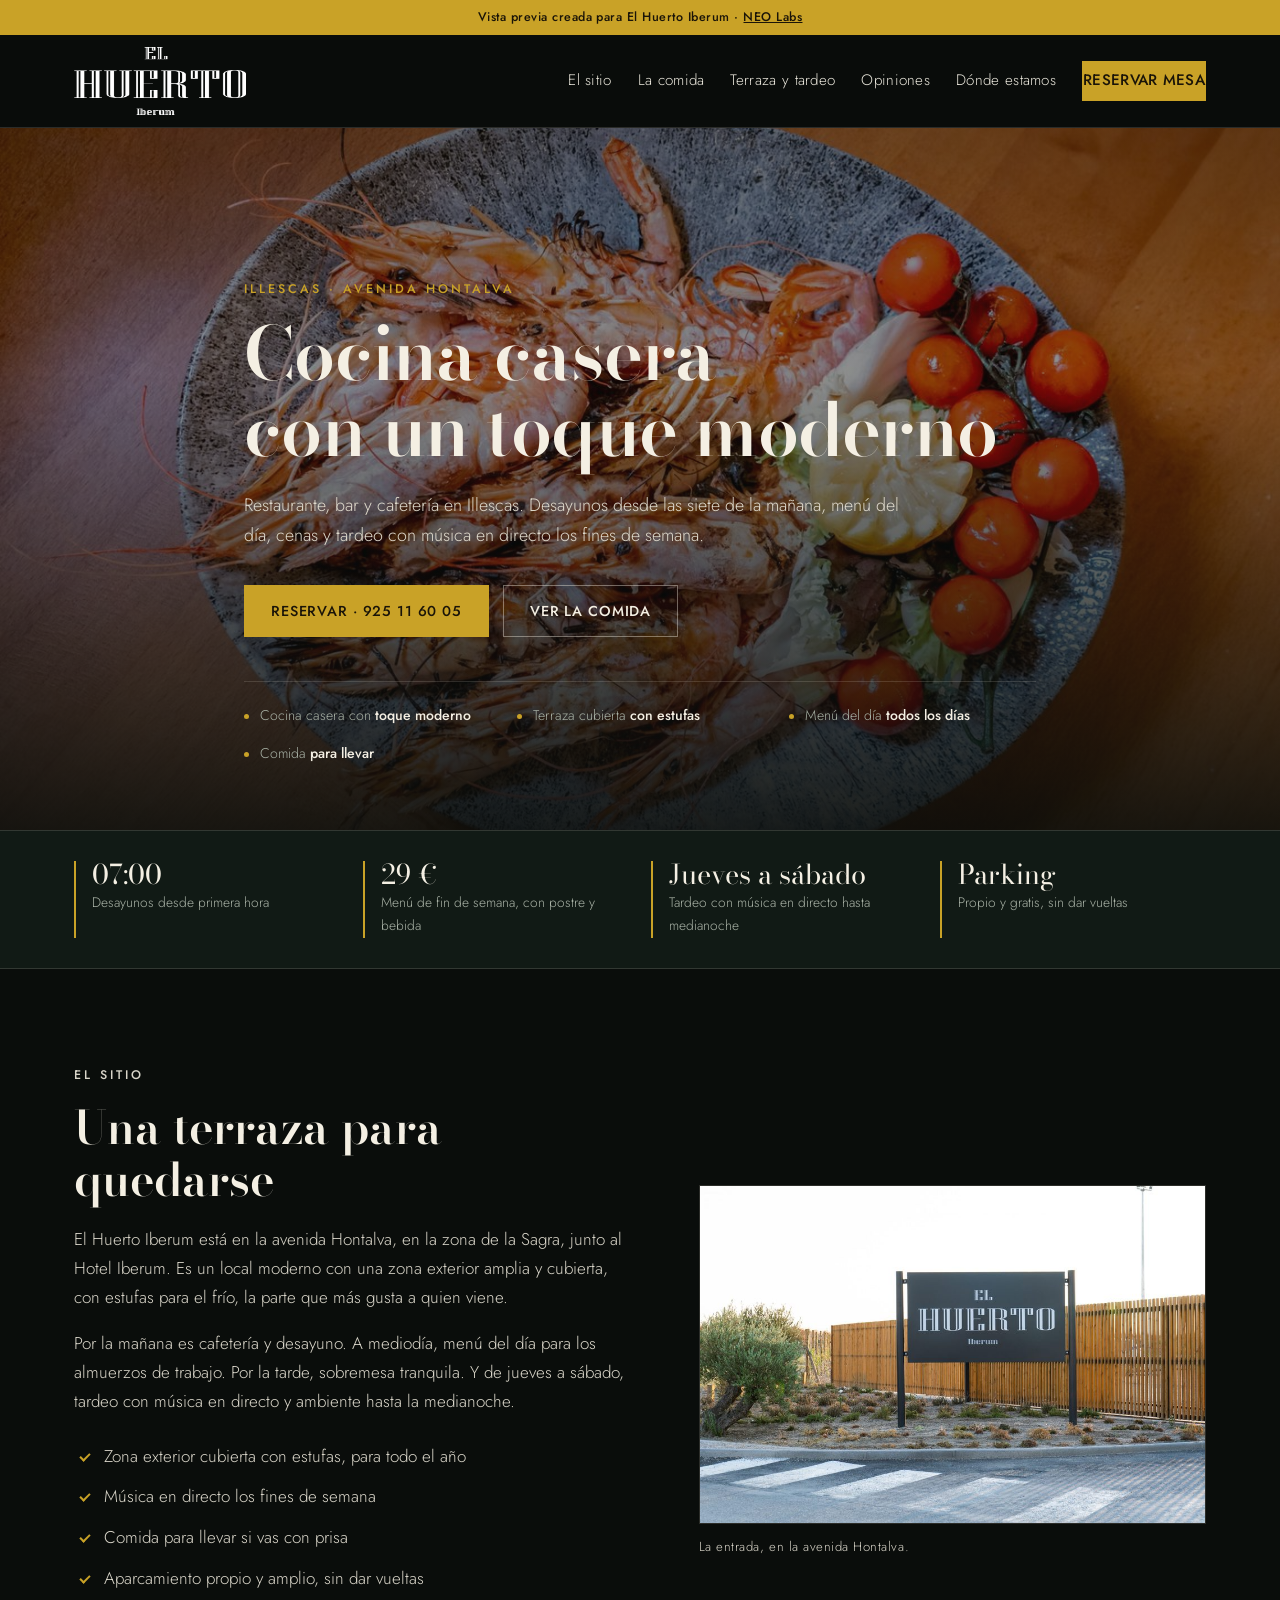
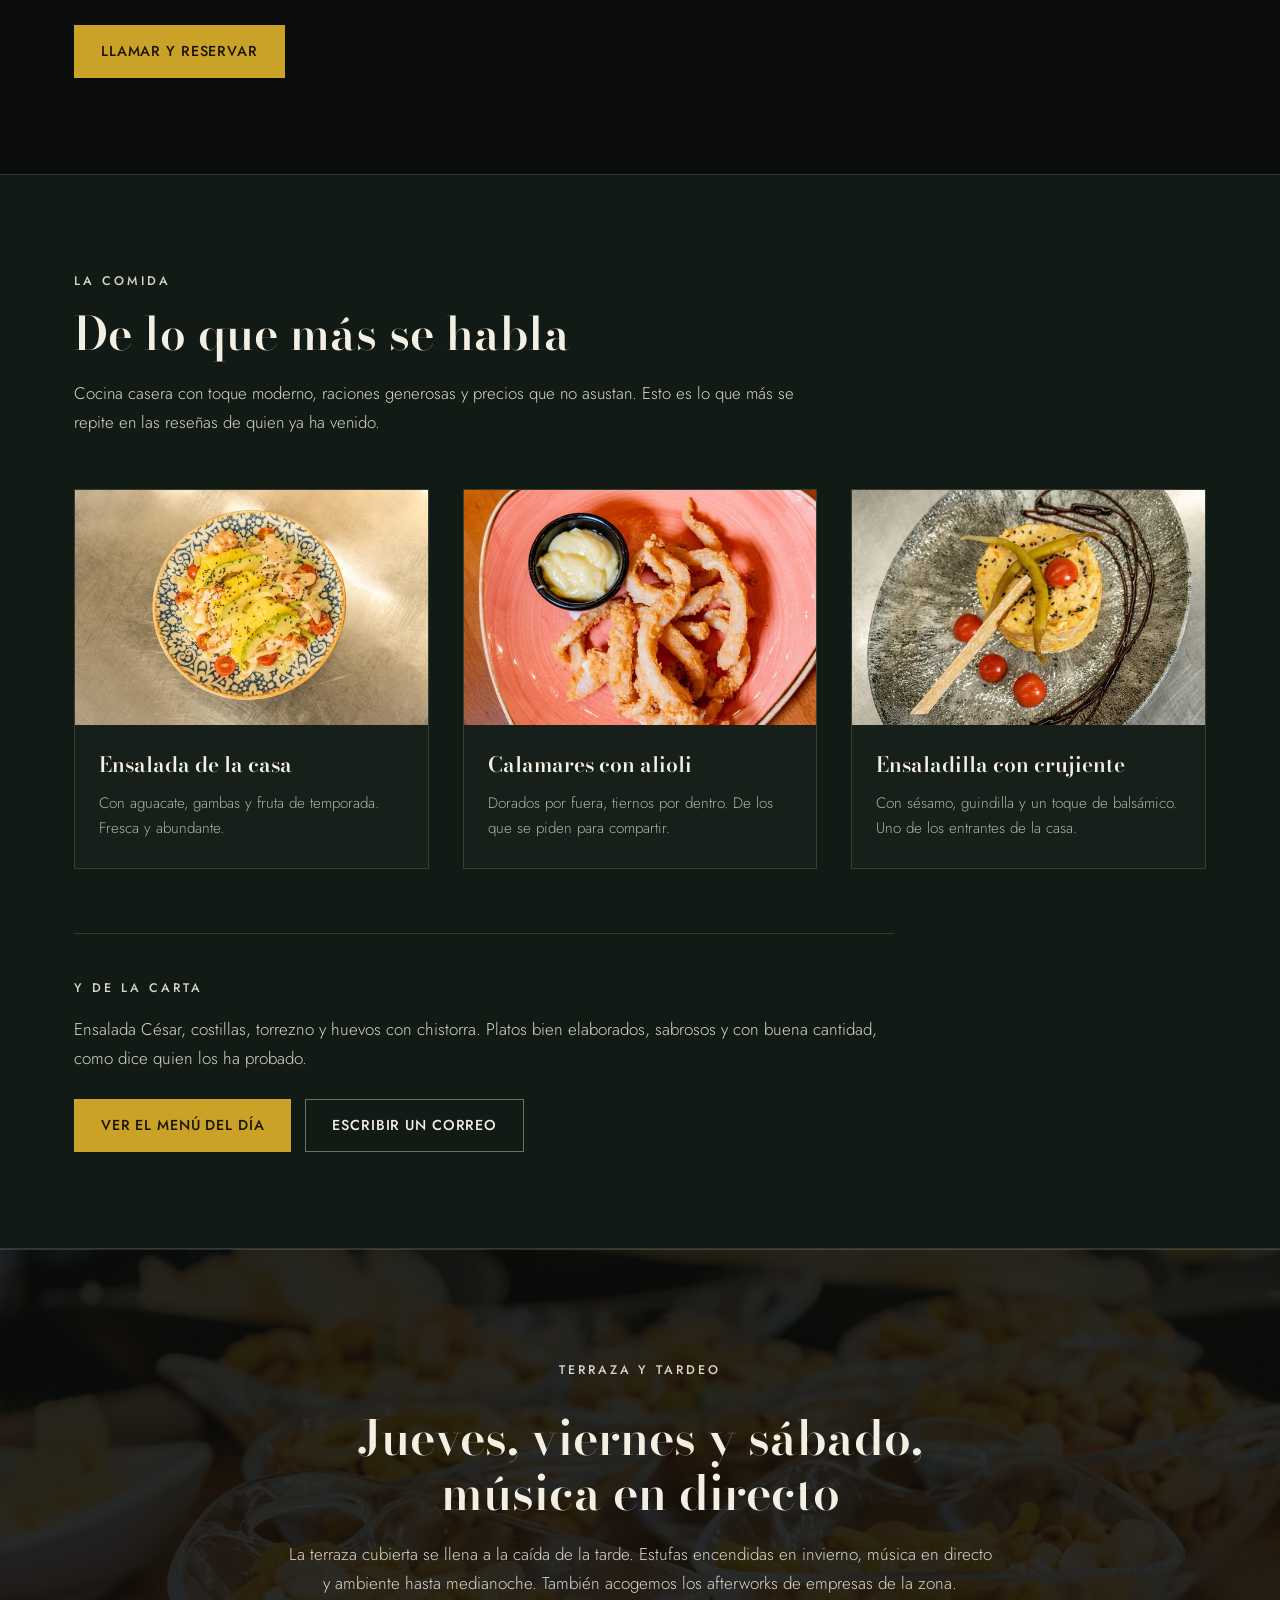
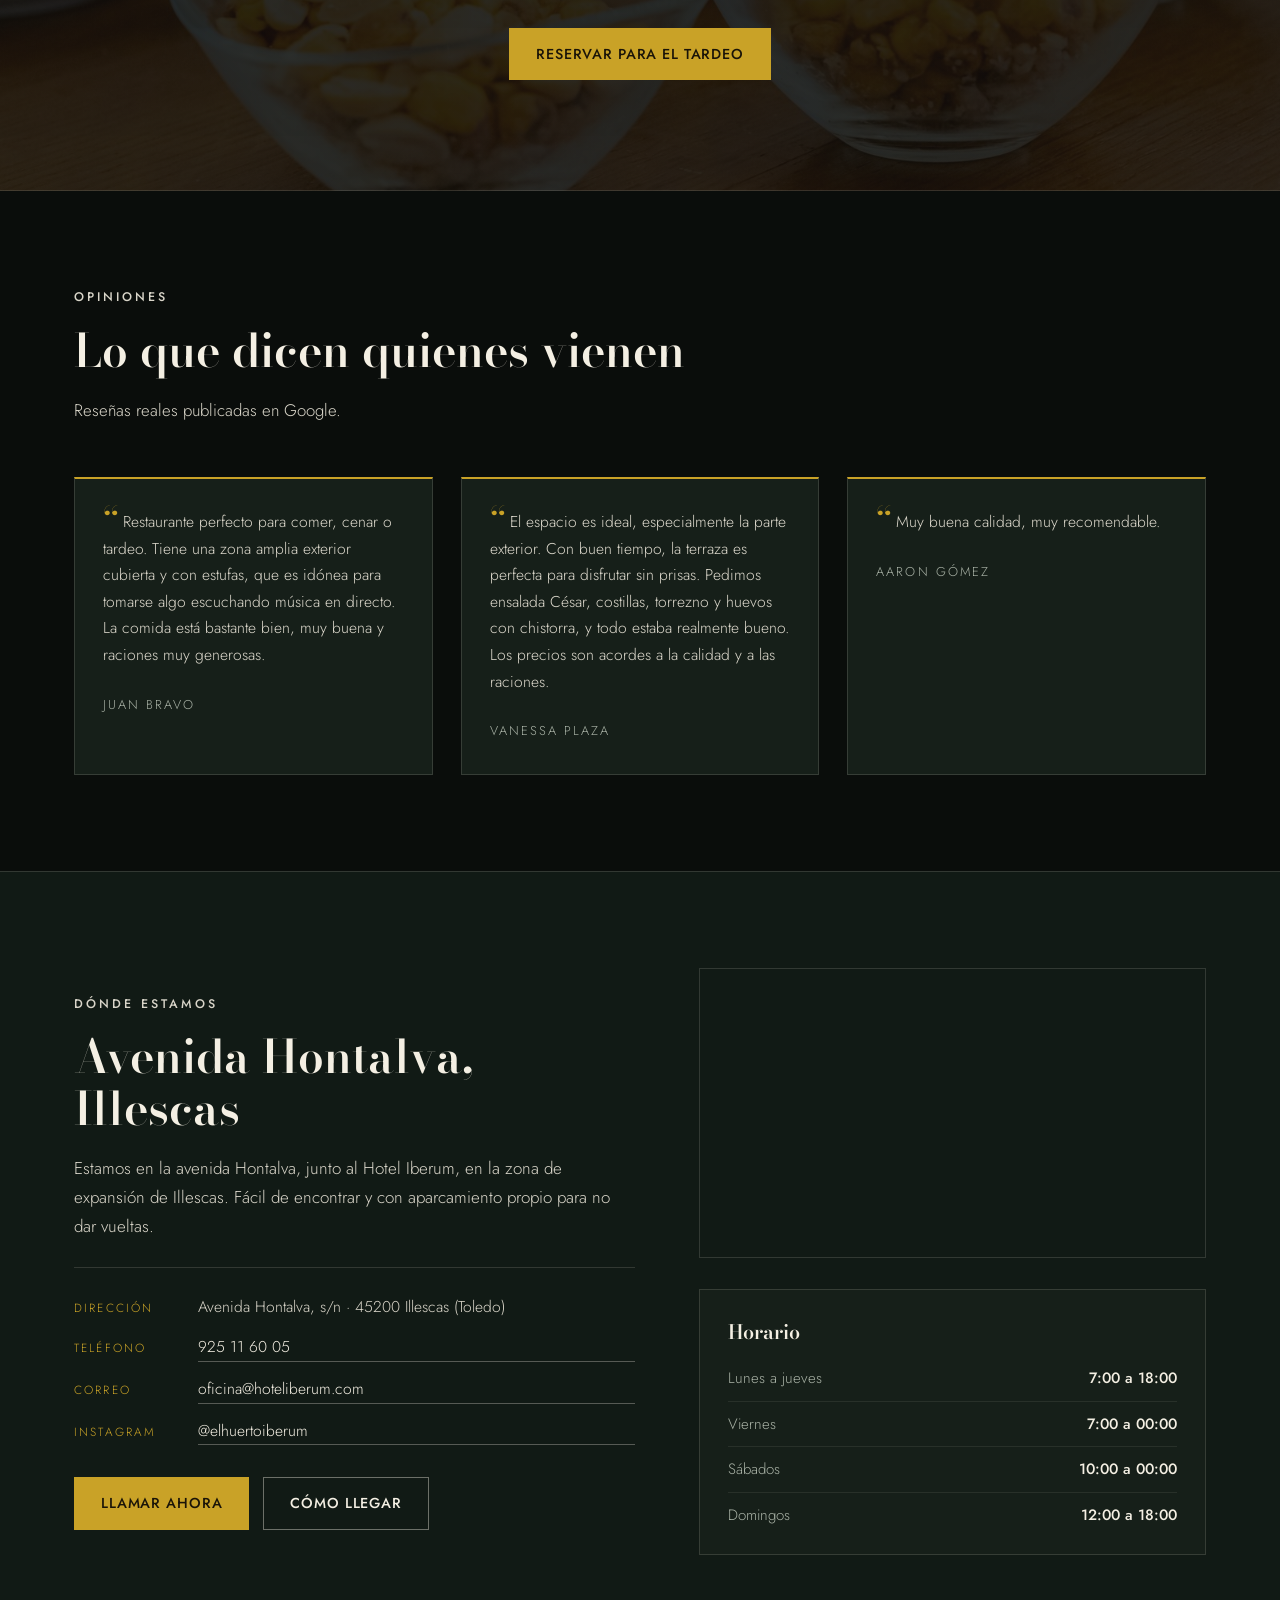
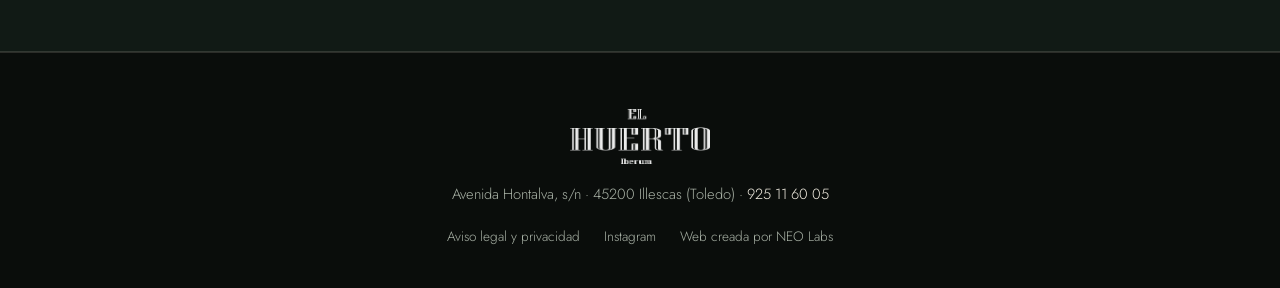
==== index.html @ 32509760 "Web de El Huerto Iberum (Illescas): restaurante, bar y cafeteria" ====
<!DOCTYPE html>
<html lang="es">
<head>
<meta charset="utf-8">
<meta name="viewport" content="width=device-width, initial-scale=1">
<title>El Huerto Iberum · Restaurante y bar en Illescas | Reservas 925 11 60 05</title>
<meta name="description" content="Restaurante, bar y cafetería en Illescas. Menú del día, cocina casera con toque moderno, terraza cubierta con estufas y tardeo con música en directo. Av. Hontalva, junto al Hotel Iberum. Reservas en el 925 11 60 05.">
<meta name="keywords" content="restaurante Illescas, bar Illescas, El Huerto Iberum, menú del día Illescas, terraza Illescas, tardeo Illescas, comer en Illescas, Hotel Iberum">
<meta name="robots" content="index, follow">
<meta name="author" content="El Huerto Iberum">
<link rel="canonical" href="https://el-huerto-iberum.neolabs.me/">
<meta property="og:type" content="restaurant">
<meta property="og:title" content="El Huerto Iberum · Restaurante y bar en Illescas">
<meta property="og:description" content="Menú del día, terraza cubierta con estufas y tardeo con música en directo. Av. Hontalva, Illescas. Reservas 925 11 60 05.">
<meta property="og:image" content="assets/cartel-s.jpg">
<meta property="og:locale" content="es_ES">
<link rel="preconnect" href="https://fonts.googleapis.com">
<link rel="preconnect" href="https://fonts.gstatic.com" crossorigin>
<link href="https://fonts.googleapis.com/css2?family=Bodoni+Moda:opsz,wght@6..96,400;6..96,600;6..96,700&family=Jost:wght@300;400;500;600&display=swap" rel="stylesheet">
<link rel="icon" href="assets/favicon-32.png" sizes="32x32">
<link rel="apple-touch-icon" href="assets/favicon.png">
<link rel="stylesheet" href="styles.css">
<script type="application/ld+json">
{
  "@context": "https://schema.org",
  "@type": "Restaurant",
  "name": "El Huerto Iberum",
  "image": ["assets/cartel.jpg", "assets/barra.jpg", "assets/langostinos.jpg"],
  "telephone": "+34925116005",
  "email": "oficina@hoteliberum.com",
  "url": "https://elhuertoiberum.com/",
  "sameAs": ["https://www.instagram.com/elhuertoiberum"],
  "address": {
    "@type": "PostalAddress",
    "streetAddress": "Avenida Hontalva, s/n",
    "addressLocality": "Illescas",
    "addressRegion": "Toledo",
    "postalCode": "45200",
    "addressCountry": "ES"
  },
  "geo": { "@type": "GeoCoordinates", "latitude": 40.1002415, "longitude": -3.834988 },
  "servesCuisine": ["Cocina casera", "Mediterránea", "Fusión"],
  "priceRange": "€€",
  "acceptsReservations": "True",
  "areaServed": ["Illescas", "La Sagra", "Toledo"],
  "openingHoursSpecification": [
    { "@type": "OpeningHoursSpecification", "dayOfWeek": ["Monday","Tuesday","Wednesday","Thursday"], "opens": "07:00", "closes": "18:00" },
    { "@type": "OpeningHoursSpecification", "dayOfWeek": "Friday", "opens": "07:00", "closes": "00:00" },
    { "@type": "OpeningHoursSpecification", "dayOfWeek": "Saturday", "opens": "10:00", "closes": "00:00" },
    { "@type": "OpeningHoursSpecification", "dayOfWeek": "Sunday", "opens": "12:00", "closes": "18:00" }
  ]
}
</script>
</head>
<body>

<div class="aviso-demo">
  Vista previa creada para El Huerto Iberum · <a href="https://neolabs.me" target="_blank" rel="noopener">NEO Labs</a>
</div>

<header class="cabecera" id="cabecera">
  <div class="contenedor barra">
    <a class="marca" href="#inicio" aria-label="El Huerto Iberum">
      <img src="assets/logo.png" alt="El Huerto Iberum" width="190" height="75">
    </a>
    <nav class="menu" id="menu">
      <a href="#sitio">El sitio</a>
      <a href="#platos">La comida</a>
      <a href="#terraza">Terraza y tardeo</a>
      <a href="#opiniones">Opiniones</a>
      <a href="#visita">Dónde estamos</a>
      <a class="boton boton-oro" href="tel:+34925116005">Reservar mesa</a>
    </nav>
    <button class="hamburguesa" id="hamburguesa" aria-label="Abrir menú"><span></span><span></span><span></span></button>
  </div>
</header>

<section class="portada" id="inicio">
  <div class="portada-fondo"></div>
  <div class="contenedor portada-texto">
    <p class="etiqueta">Illescas · Avenida Hontalva</p>
    <h1>Cocina casera<br>con un toque moderno</h1>
    <p class="entrada">Restaurante, bar y cafetería en Illescas. Desayunos desde las siete de la mañana, menú del día, cenas y tardeo con música en directo los fines de semana.</p>
    <div class="portada-botones">
      <a class="boton boton-oro" href="tel:+34925116005">Reservar · 925 11 60 05</a>
      <a class="boton boton-linea" href="#platos">Ver la comida</a>
    </div>
    <ul class="sellos">
      <li>Cocina casera con <strong>toque moderno</strong></li>
      <li>Terraza cubierta <strong>con estufas</strong></li>
      <li>Menú del día <strong>todos los días</strong></li>
      <li>Comida <strong>para llevar</strong></li>
    </ul>
  </div>
</section>

<section class="tira">
  <div class="contenedor tira-caja">
    <div><span class="tira-num">07:00</span><span class="tira-txt">Desayunos desde primera hora</span></div>
    <div><span class="tira-num">29 €</span><span class="tira-txt">Menú de fin de semana, con postre y bebida</span></div>
    <div><span class="tira-num">Jueves a sábado</span><span class="tira-txt">Tardeo con música en directo hasta medianoche</span></div>
    <div><span class="tira-num">Parking</span><span class="tira-txt">Propio y gratis, sin dar vueltas</span></div>
  </div>
</section>

<section class="bloque" id="sitio">
  <div class="contenedor dos-columnas">
    <div class="col-texto">
      <p class="etiqueta">El sitio</p>
      <h2>Una terraza para quedarse</h2>
      <p>El Huerto Iberum está en la avenida Hontalva, en la zona de la Sagra, junto al Hotel Iberum. Es un local moderno con una zona exterior amplia y cubierta, con estufas para el frío, la parte que más gusta a quien viene.</p>
      <p>Por la mañana es cafetería y desayuno. A mediodía, menú del día para los almuerzos de trabajo. Por la tarde, sobremesa tranquila. Y de jueves a sábado, tardeo con música en directo y ambiente hasta la medianoche.</p>
      <ul class="lista-check">
        <li>Zona exterior cubierta con estufas, para todo el año</li>
        <li>Música en directo los fines de semana</li>
        <li>Comida para llevar si vas con prisa</li>
        <li>Aparcamiento propio y amplio, sin dar vueltas</li>
      </ul>
      <a class="boton boton-oro" href="tel:+34925116005">Llamar y reservar</a>
    </div>
    <div class="col-foto">
      <img src="assets/cartel-s.jpg" alt="Entrada de El Huerto Iberum en la avenida Hontalva" width="900" height="600" loading="lazy">
      <p class="pie-foto">La entrada, en la avenida Hontalva.</p>
    </div>
  </div>
</section>

<section class="bloque bloque-oscuro" id="platos">
  <div class="contenedor">
    <div class="cab-bloque">
      <p class="etiqueta">La comida</p>
      <h2>De lo que más se habla</h2>
      <p class="sub">Cocina casera con toque moderno, raciones generosas y precios que no asustan. Esto es lo que más se repite en las reseñas de quien ya ha venido.</p>
    </div>
    <div class="rejilla-platos">
      <article class="plato">
        <img src="assets/ensalada-s.jpg" alt="Ensalada de la casa con aguacate y gambas" width="600" height="400" loading="lazy">
        <h3>Ensalada de la casa</h3>
        <p>Con aguacate, gambas y fruta de temporada. Fresca y abundante.</p>
      </article>
      <article class="plato">
        <img src="assets/calamares-s.jpg" alt="Calamares fritos con alioli" width="600" height="400" loading="lazy">
        <h3>Calamares con alioli</h3>
        <p>Dorados por fuera, tiernos por dentro. De los que se piden para compartir.</p>
      </article>
      <article class="plato">
        <img src="assets/timbal-s.jpg" alt="Ensaladilla con crujiente y sésamo" width="600" height="400" loading="lazy">
        <h3>Ensaladilla con crujiente</h3>
        <p>Con sésamo, guindilla y un toque de balsámico. Uno de los entrantes de la casa.</p>
      </article>
    </div>
    <div class="tambien">
      <p class="etiqueta">Y de la carta</p>
      <p class="tambien-txt">Ensalada César, costillas, torrezno y huevos con chistorra. Platos bien elaborados, sabrosos y con buena cantidad, como dice quien los ha probado.</p>
      <div class="tambien-botones">
        <a class="boton boton-oro" href="tel:+34925116005">Ver el menú del día</a>
        <a class="boton boton-linea" href="mailto:oficina@hoteliberum.com?subject=Consulta%20El%20Huerto%20Iberum">Escribir un correo</a>
      </div>
    </div>
  </div>
</section>

<section class="banda-tardeo" id="terraza">
  <div class="contenedor banda-texto">
    <p class="etiqueta">Terraza y tardeo</p>
    <h2>Jueves, viernes y sábado,<br>música en directo</h2>
    <p>La terraza cubierta se llena a la caída de la tarde. Estufas encendidas en invierno, música en directo y ambiente hasta medianoche. También acogemos los afterworks de empresas de la zona.</p>
    <a class="boton boton-oro" href="tel:+34925116005">Reservar para el tardeo</a>
  </div>
</section>

<section class="bloque" id="opiniones">
  <div class="contenedor">
    <div class="cab-bloque">
      <p class="etiqueta">Opiniones</p>
      <h2>Lo que dicen quienes vienen</h2>
      <p class="sub">Reseñas reales publicadas en Google.</p>
    </div>
    <div class="rejilla-opiniones">
      <blockquote class="opinion">
        <p>Restaurante perfecto para comer, cenar o tardeo. Tiene una zona amplia exterior cubierta y con estufas, que es idónea para tomarse algo escuchando música en directo. La comida está bastante bien, muy buena y raciones muy generosas.</p>
        <cite>Juan Bravo</cite>
      </blockquote>
      <blockquote class="opinion">
        <p>El espacio es ideal, especialmente la parte exterior. Con buen tiempo, la terraza es perfecta para disfrutar sin prisas. Pedimos ensalada César, costillas, torrezno y huevos con chistorra, y todo estaba realmente bueno. Los precios son acordes a la calidad y a las raciones.</p>
        <cite>Vanessa Plaza</cite>
      </blockquote>
      <blockquote class="opinion">
        <p>Muy buena calidad, muy recomendable.</p>
        <cite>Aaron Gómez</cite>
      </blockquote>
    </div>
  </div>
</section>

<section class="bloque bloque-oscuro" id="visita">
  <div class="contenedor dos-columnas">
    <div class="col-texto">
      <p class="etiqueta">Dónde estamos</p>
      <h2>Avenida Hontalva, Illescas</h2>
      <p>Estamos en la avenida Hontalva, junto al Hotel Iberum, en la zona de expansión de Illescas. Fácil de encontrar y con aparcamiento propio para no dar vueltas.</p>
      <ul class="datos">
        <li><span>Dirección</span>Avenida Hontalva, s/n · 45200 Illescas (Toledo)</li>
        <li><span>Teléfono</span><a href="tel:+34925116005">925 11 60 05</a></li>
        <li><span>Correo</span><a href="mailto:oficina@hoteliberum.com">oficina@hoteliberum.com</a></li>
        <li><span>Instagram</span><a href="https://www.instagram.com/elhuertoiberum" target="_blank" rel="noopener">@elhuertoiberum</a></li>
      </ul>
      <div class="visita-botones">
        <a class="boton boton-oro" href="tel:+34925116005">Llamar ahora</a>
        <a class="boton boton-linea" href="https://www.google.com/maps/dir/?api=1&amp;destination=40.1002415,-3.834988" target="_blank" rel="noopener">Cómo llegar</a>
      </div>
    </div>
    <div class="col-mapa">
      <iframe title="Mapa de El Huerto Iberum" src="https://maps.google.com/maps?q=40.1002415,-3.834988&amp;z=16&amp;output=embed" loading="lazy" referrerpolicy="no-referrer-when-downgrade"></iframe>
      <div class="horario">
        <h3>Horario</h3>
        <ul>
          <li><span>Lunes a jueves</span><strong>7:00 a 18:00</strong></li>
          <li><span>Viernes</span><strong>7:00 a 00:00</strong></li>
          <li><span>Sábados</span><strong>10:00 a 00:00</strong></li>
          <li><span>Domingos</span><strong>12:00 a 18:00</strong></li>
        </ul>
      </div>
    </div>
  </div>
</section>

<footer class="pie">
  <div class="contenedor pie-caja">
    <img class="pie-logo" src="assets/logo.png" alt="El Huerto Iberum" width="150" height="59">
    <p class="pie-datos">Avenida Hontalva, s/n · 45200 Illescas (Toledo) · <a href="tel:+34925116005">925 11 60 05</a></p>
    <nav class="pie-enlaces">
      <a href="legal.html">Aviso legal y privacidad</a>
      <a href="https://www.instagram.com/elhuertoiberum" target="_blank" rel="noopener">Instagram</a>
      <a href="https://neolabs.me" target="_blank" rel="noopener">Web creada por NEO Labs</a>
    </nav>
  </div>
</footer>

<script src="app.js"></script>
</body>
</html>
---- styles.css ----
:root{
  --negro:#0a0d0b;
  --verdinegro:#111a15;
  --superficie:#161f19;
  --marfil:#f4efe3;
  --texto:#e9e6db;
  --suave:#a9b2a6;
  --oro:#c9a227;
  --oro-suave:rgba(201,162,39,.16);
  --linea:rgba(244,239,227,.14);
  --serif:'Bodoni Moda',Georgia,serif;
  --sans:'Jost',system-ui,-apple-system,'Segoe UI',sans-serif;
  --ancho:1180px;
}

*,*::before,*::after{box-sizing:border-box}
html{scroll-behavior:smooth}
body{
  margin:0;
  background:var(--negro);
  color:var(--texto);
  font-family:var(--sans);
  font-size:17px;
  line-height:1.7;
  font-weight:300;
  -webkit-font-smoothing:antialiased;
}
img{max-width:100%;height:auto;display:block}
a{color:inherit}
.contenedor{width:100%;max-width:var(--ancho);margin:0 auto;padding:0 24px}

/* ---------- aviso de vista previa ---------- */
.aviso-demo{
  background:var(--oro);color:#1a1408;font-size:.78rem;letter-spacing:.04em;
  text-align:center;padding:7px 16px;font-weight:500;
}
.aviso-demo a{color:#1a1408;text-decoration:underline}

/* ---------- cabecera ---------- */
.cabecera{
  position:sticky;top:0;z-index:60;
  background:rgba(10,13,11,.96);
  border-bottom:1px solid var(--linea);
}
.cabecera.solida{background:rgba(10,13,11,.97)}
.barra{display:flex;align-items:center;justify-content:space-between;gap:24px;padding-top:12px;padding-bottom:12px}
.marca img{width:172px;height:auto}
.menu{display:flex;align-items:center;gap:26px}
.menu a{
  color:var(--texto);text-decoration:none;font-size:.95rem;letter-spacing:.02em;
  padding:6px 0;position:relative;
}
.menu a::after{
  content:"";position:absolute;left:0;right:0;bottom:0;height:1px;
  background:var(--oro);transform:scaleX(0);transform-origin:left;transition:transform .25s ease;
}
.menu a:hover::after{transform:scaleX(1)}
.menu a.boton{color:#1a1408}
.menu a.boton::after{display:none}

.hamburguesa{display:none;background:none;border:0;cursor:pointer;padding:10px;gap:5px;flex-direction:column}
.hamburguesa span{display:block;width:26px;height:2px;background:var(--marfil);transition:transform .25s ease,opacity .2s ease}
.hamburguesa.abierto span:nth-child(1){transform:translateY(7px) rotate(45deg)}
.hamburguesa.abierto span:nth-child(2){opacity:0}
.hamburguesa.abierto span:nth-child(3){transform:translateY(-7px) rotate(-45deg)}

/* ---------- botones ---------- */
.boton{
  display:inline-block;border:1px solid var(--oro);padding:13px 26px;
  font-family:var(--sans);font-size:.9rem;letter-spacing:.06em;text-transform:uppercase;
  text-decoration:none;font-weight:500;transition:background .2s ease,color .2s ease,border-color .2s ease;
}
.boton-oro{background:var(--oro);color:#1a1408}
.boton-oro:hover{background:#dcb63a;border-color:#dcb63a}
.boton-linea{color:var(--marfil);border-color:rgba(244,239,227,.4)}
.boton-linea:hover{border-color:var(--oro);color:var(--oro)}

/* ---------- portada ---------- */
.portada{position:relative;min-height:78vh;display:flex;align-items:flex-end;overflow:hidden}
.portada-fondo{
  position:absolute;inset:0;
  background:url('assets/langostinos.jpg') center 45%/cover no-repeat;
}
.portada-fondo::after{
  content:"";position:absolute;inset:0;
  background:linear-gradient(180deg,rgba(10,13,11,.55) 0%,rgba(10,13,11,.45) 35%,rgba(10,13,11,.93) 100%);
}
.portada-texto{position:relative;padding-top:120px;padding-bottom:64px;max-width:840px}
.etiqueta{
  font-size:.78rem;letter-spacing:.24em;text-transform:uppercase;color:var(--oro);
  margin:0 0 16px;font-weight:500;
}
.portada h1{
  font-family:var(--serif);font-weight:600;font-size:clamp(2.6rem,6vw,4.6rem);
  line-height:1.03;margin:0 0 22px;color:var(--marfil);letter-spacing:-.01em;
}
.entrada{font-size:1.12rem;color:#ded9cc;max-width:660px;margin:0 0 34px}
.portada-botones{display:flex;flex-wrap:wrap;gap:14px;margin-bottom:44px}
.sellos{
  display:grid;grid-template-columns:repeat(auto-fit,minmax(200px,1fr));gap:14px 26px;
  list-style:none;margin:0;padding:22px 0 0;border-top:1px solid var(--linea);
  font-size:.88rem;color:var(--suave);
}
.sellos li{position:relative;padding-left:16px}
.sellos li::before{content:"";position:absolute;left:0;top:10px;width:5px;height:5px;background:var(--oro);border-radius:50%}
.sellos strong{color:var(--marfil);font-weight:500}

/* ---------- tira de datos ---------- */
.tira{background:var(--verdinegro);border-top:1px solid var(--linea);border-bottom:1px solid var(--linea)}
.tira-caja{display:grid;grid-template-columns:repeat(auto-fit,minmax(210px,1fr));gap:22px;padding-top:30px;padding-bottom:30px}
.tira-caja>div{display:flex;flex-direction:column;gap:3px;border-left:2px solid var(--oro);padding-left:16px}
.tira-num{font-family:var(--serif);font-size:1.7rem;color:var(--marfil);line-height:1}
.tira-txt{font-size:.86rem;color:var(--suave)}

/* ---------- bloques ---------- */
.bloque{padding:96px 0}
.bloque-oscuro{background:var(--verdinegro);border-top:1px solid var(--linea);border-bottom:1px solid var(--linea)}
.dos-columnas{display:grid;grid-template-columns:1.05fr .95fr;gap:64px;align-items:center}
.bloque h2{
  font-family:var(--serif);font-weight:600;font-size:clamp(1.9rem,3.6vw,2.9rem);
  line-height:1.12;margin:0 0 20px;color:var(--marfil);
}
.bloque p{color:#d9d5c9}
.cab-bloque{max-width:720px;margin-bottom:52px}
.sub{font-size:1.05rem;color:var(--suave);margin:0}
.lista-check{list-style:none;margin:26px 0 32px;padding:0;display:grid;gap:12px}
.lista-check li{position:relative;padding-left:30px;color:#d9d5c9}
.lista-check li::before{
  content:"";position:absolute;left:6px;top:11px;width:10px;height:6px;
  border-left:2px solid var(--oro);border-bottom:2px solid var(--oro);transform:rotate(-45deg);
}
.col-foto img{width:100%;border:1px solid var(--linea)}
.pie-foto{margin:12px 0 0;font-size:.82rem;color:var(--suave);letter-spacing:.04em}

/* ---------- platos ---------- */
.rejilla-platos{display:grid;grid-template-columns:repeat(auto-fit,minmax(280px,1fr));gap:34px}
.plato{background:var(--superficie);border:1px solid var(--linea)}
.plato img{width:100%}
.plato h3{font-family:var(--serif);font-size:1.32rem;font-weight:600;margin:22px 24px 8px;color:var(--marfil)}
.plato p{margin:0 24px 26px;font-size:.95rem;color:var(--suave)}
.tambien{margin-top:64px;padding-top:44px;border-top:1px solid var(--linea);max-width:820px}
.tambien-txt{font-size:1.06rem;color:#d9d5c9;margin:0 0 26px}
.tambien-botones{display:flex;flex-wrap:wrap;gap:14px}

/* ---------- banda tardeo ---------- */
.banda-tardeo{
  padding:110px 0;text-align:center;
  background:
    linear-gradient(rgba(10,13,11,.88),rgba(10,13,11,.86)),
    url('assets/barra.jpg') center 45%/cover no-repeat;
  border-top:1px solid var(--linea);border-bottom:1px solid var(--linea);
}
.banda-texto{max-width:760px;margin:0 auto}
.banda-tardeo h2{font-family:var(--serif);font-weight:600;font-size:clamp(1.9rem,4vw,3rem);line-height:1.14;margin:0 0 20px;color:var(--marfil)}
.banda-tardeo p{color:#d9d5c9;margin:0 0 30px}

/* ---------- opiniones ---------- */
.rejilla-opiniones{display:grid;grid-template-columns:repeat(auto-fit,minmax(290px,1fr));gap:28px}
.opinion{
  margin:0;background:var(--superficie);border:1px solid var(--linea);
  border-top:2px solid var(--oro);padding:30px 28px;
}
.opinion p{margin:0 0 20px;font-size:.98rem;color:#dcd8cc}
.opinion p::before{content:"“";font-family:var(--serif);font-size:2.4rem;line-height:0;color:var(--oro);vertical-align:-8px;margin-right:4px}
.opinion cite{font-style:normal;font-size:.8rem;letter-spacing:.16em;text-transform:uppercase;color:var(--suave)}

/* ---------- visita ---------- */
.datos{list-style:none;margin:26px 0 32px;padding:0;display:grid;gap:14px;border-top:1px solid var(--linea);padding-top:26px}
.datos li{display:grid;grid-template-columns:110px 1fr;gap:14px;font-size:.98rem;color:#d9d5c9}
.datos span{font-size:.74rem;letter-spacing:.18em;text-transform:uppercase;color:var(--oro);padding-top:4px}
.datos a{color:var(--marfil);text-decoration:none;border-bottom:1px solid rgba(244,239,227,.3)}
.datos a:hover{color:var(--oro);border-color:var(--oro)}
.visita-botones{display:flex;flex-wrap:wrap;gap:14px}
.col-mapa iframe{width:100%;height:290px;border:1px solid var(--linea);filter:grayscale(.35) contrast(1.05)}
.horario{margin-top:22px;border:1px solid var(--linea);background:var(--superficie);padding:26px 28px}
.horario h3{font-family:var(--serif);font-size:1.24rem;font-weight:600;margin:0 0 16px;color:var(--marfil)}
.horario ul{list-style:none;margin:0;padding:0;display:grid;gap:10px}
.horario li{display:flex;justify-content:space-between;gap:16px;font-size:.94rem;color:var(--suave);border-bottom:1px solid rgba(244,239,227,.08);padding-bottom:9px}
.horario li:last-child{border-bottom:0;padding-bottom:0}
.horario strong{color:var(--marfil);font-weight:500}

/* ---------- pie ---------- */
.pie{background:var(--negro);border-top:1px solid var(--linea);padding:56px 0 40px}
.pie-caja{text-align:center}
.pie-logo{width:140px;margin:0 auto 18px;opacity:.92}
.pie-datos{font-size:.92rem;color:var(--suave);margin:0 0 18px}
.pie-datos a{color:var(--marfil);text-decoration:none}
.pie-enlaces{display:flex;flex-wrap:wrap;justify-content:center;gap:10px 24px;font-size:.85rem}
.pie-enlaces a{color:var(--suave);text-decoration:none}
.pie-enlaces a:hover{color:var(--oro)}

/* ---------- animacion de entrada ---------- */
.revela{opacity:0;transform:translateY(24px);transition:opacity .7s ease,transform .7s ease}
.revela.visible{opacity:1;transform:none}
@media (prefers-reduced-motion:reduce){
  .revela{opacity:1;transform:none;transition:none}
  html{scroll-behavior:auto}
}

/* ---------- movil ---------- */
@media (max-width:900px){
  .dos-columnas{grid-template-columns:1fr;gap:40px}
  .bloque{padding:68px 0}
  .barra{padding-top:10px;padding-bottom:10px}
  .marca img{width:142px}
  .hamburguesa{display:flex}
  .menu{
    position:fixed;inset:auto 0 0 0;top:0;height:100vh;width:100%;
    flex-direction:column;justify-content:center;gap:26px;
    background:rgba(10,13,11,.98);
    transform:translateX(100%);transition:transform .3s ease;
    padding:40px 30px;
  }
  .menu.abierto{transform:translateX(0)}
  .menu a{font-family:var(--serif);font-size:1.5rem;letter-spacing:.01em}
  .menu a.boton{font-family:var(--sans);font-size:.9rem;margin-top:10px}
  .portada{min-height:0}
  .portada-texto{padding-top:74px;padding-bottom:52px}
  .portada-botones{flex-direction:column;align-items:stretch}
  .portada-botones .boton{text-align:center}
  .banda-tardeo{padding:74px 0}
  .datos li{grid-template-columns:1fr;gap:2px}
  .horario li{font-size:.9rem}
}

/* en movil los botones van a lo ancho */
@media (max-width:600px){
  .tambien-botones,.visita-botones{flex-direction:column;align-items:stretch}
  .tambien-botones .boton,.visita-botones .boton{display:block;text-align:center}
}
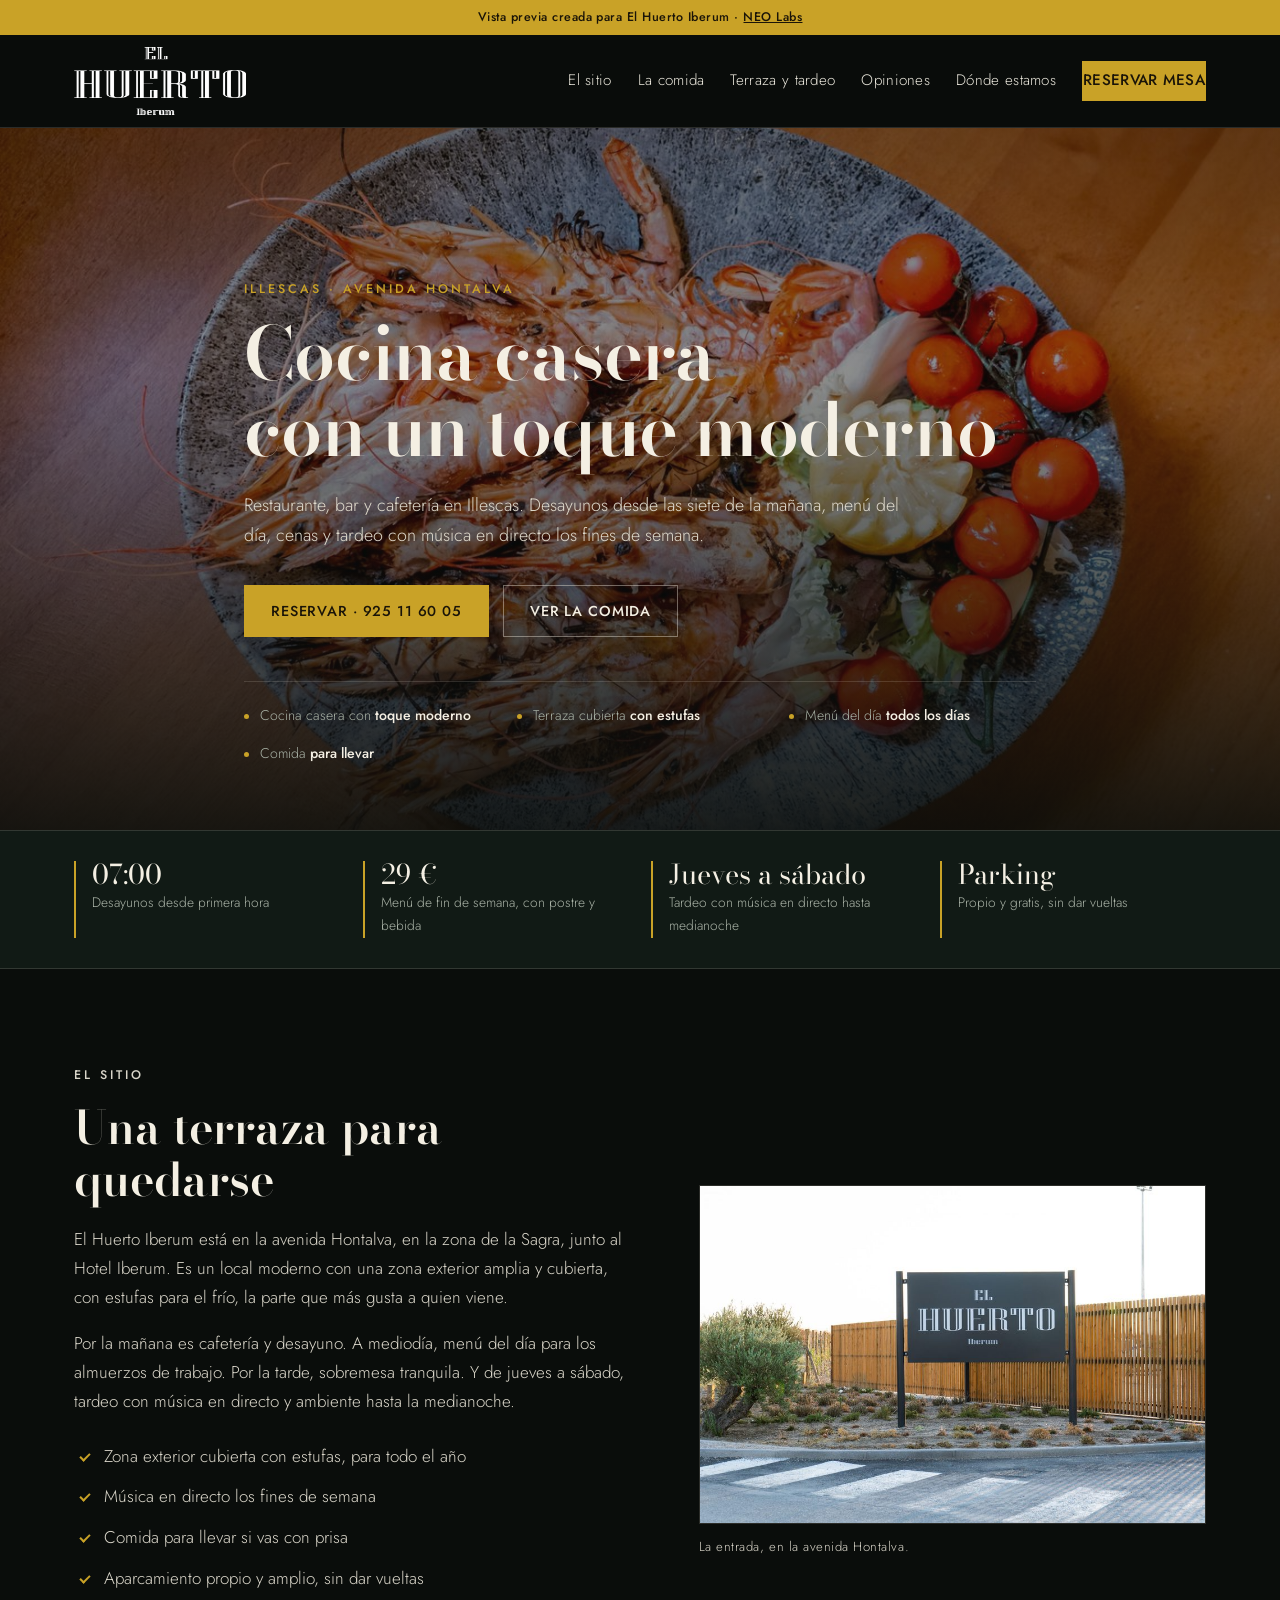
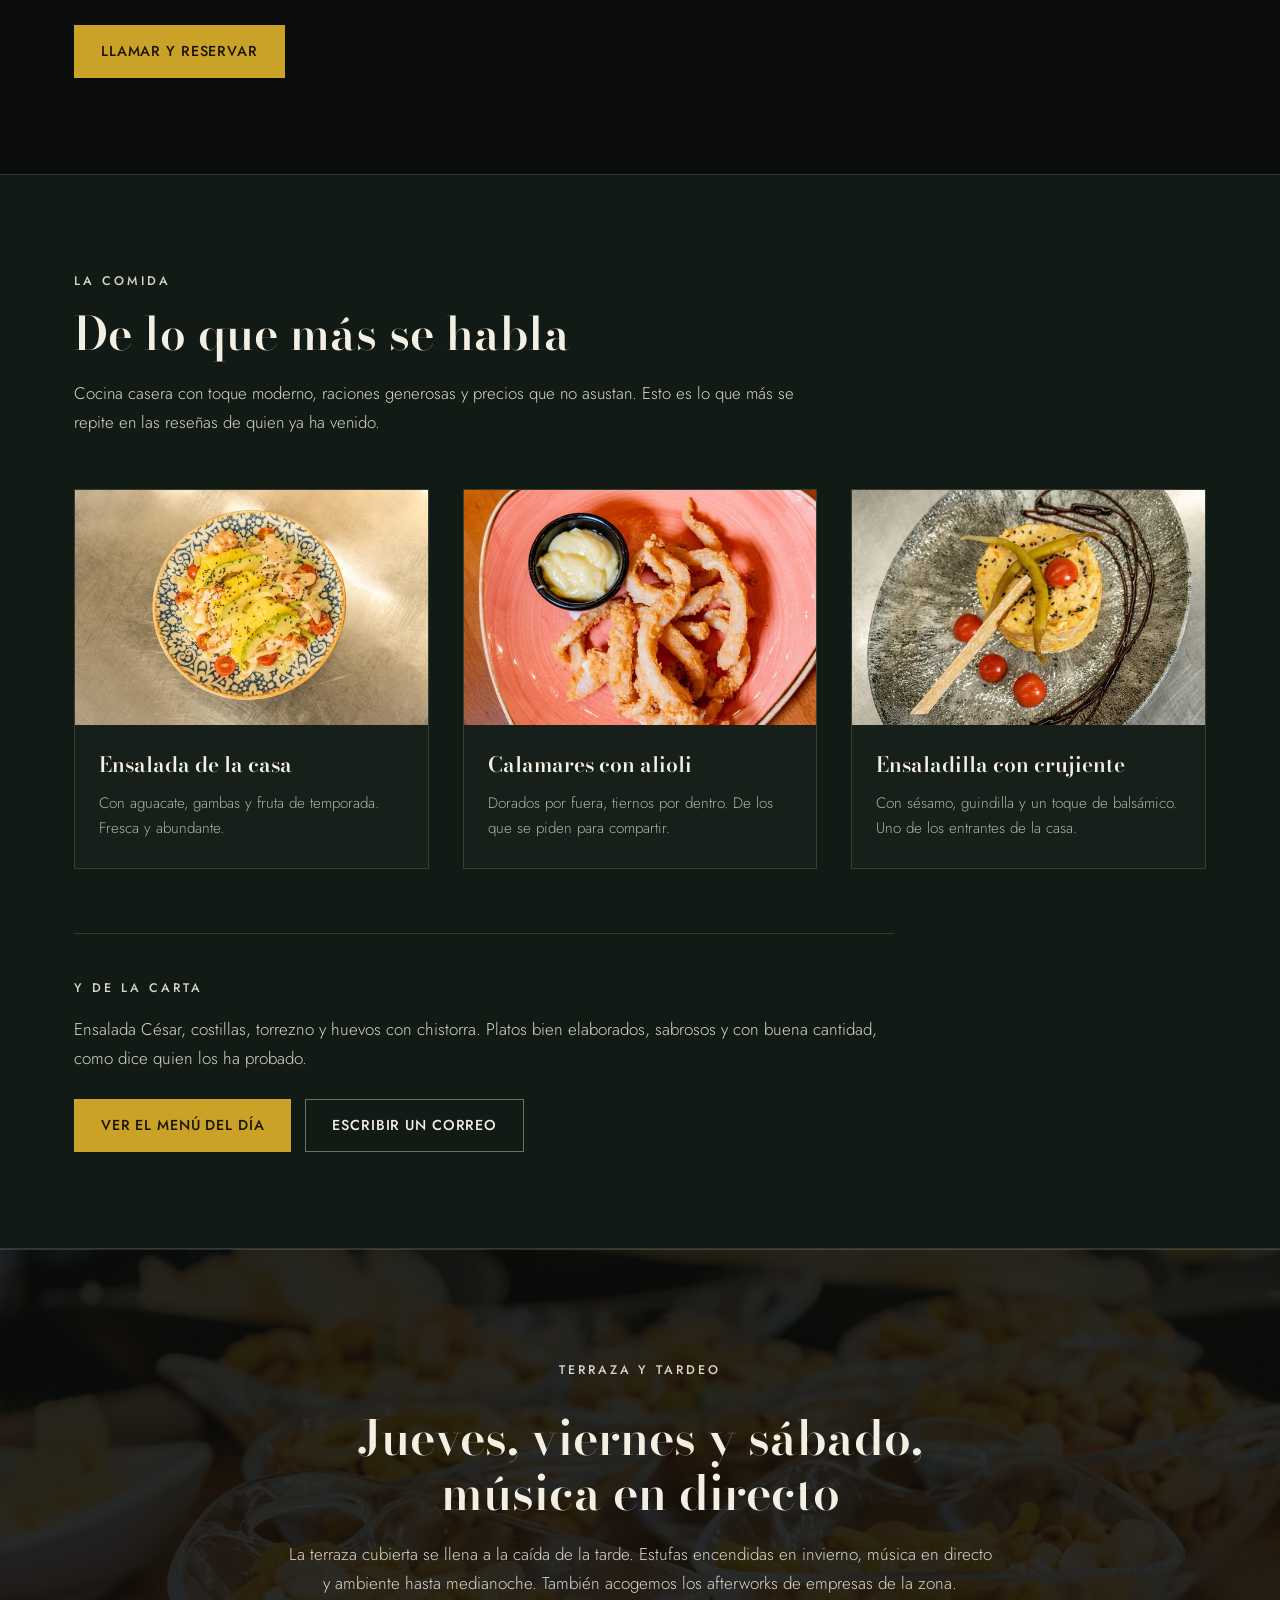
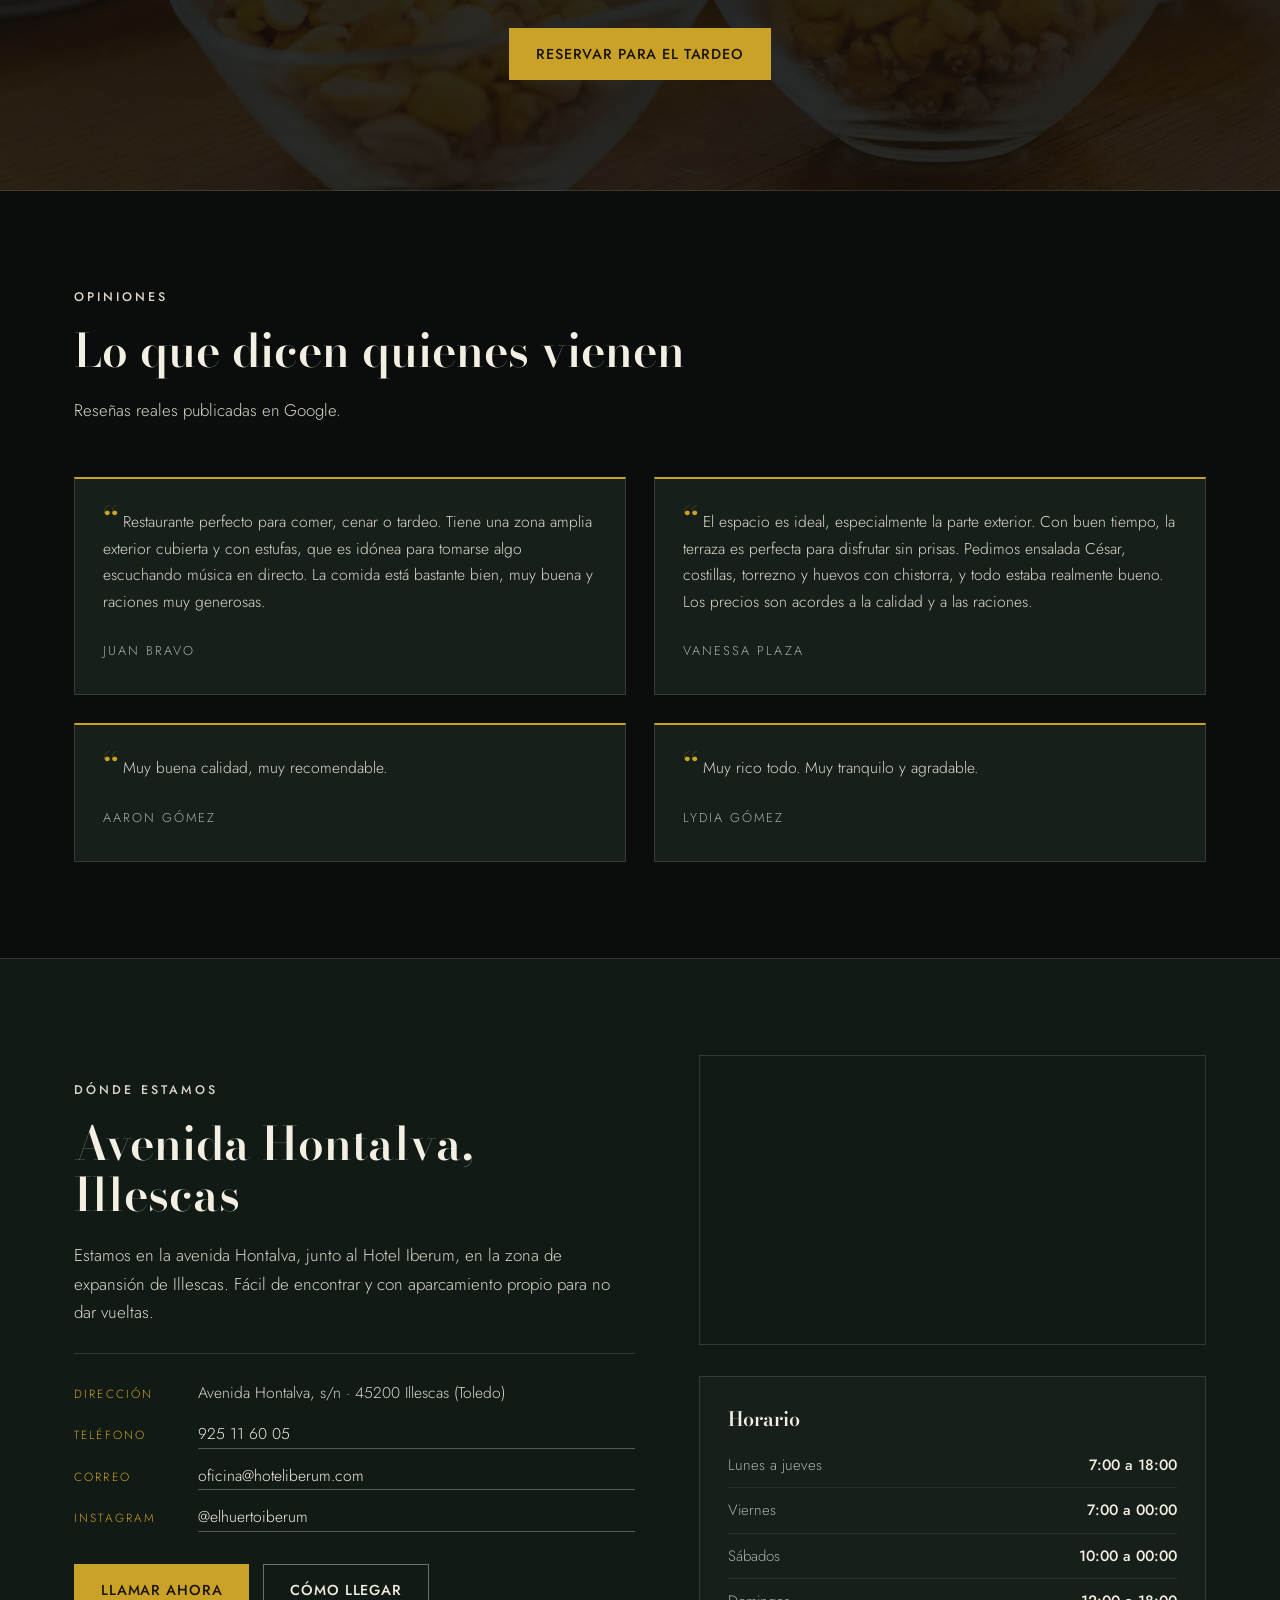
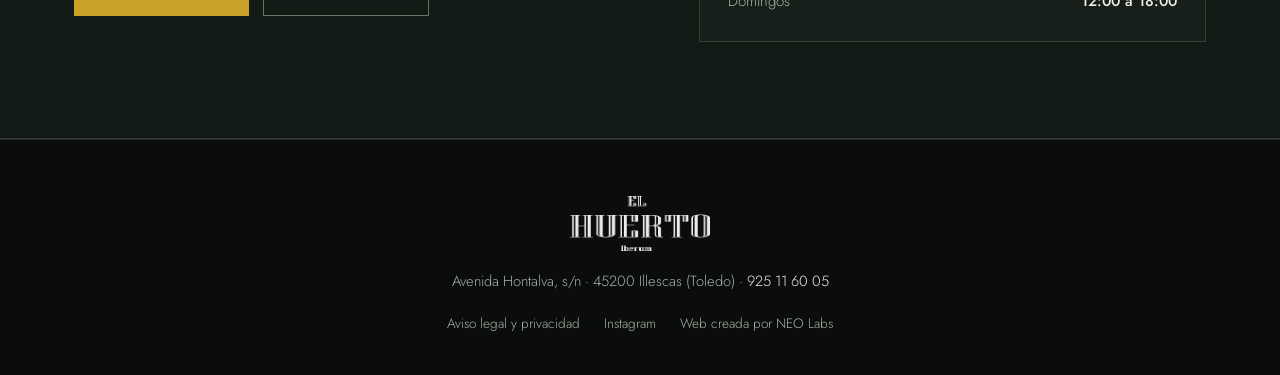
==== commit 1331d839: "Cuatro opiniones reales en rejilla 2x2 y mapa con el anfitrion oficial de Google" ====
--- a/index.html
+++ b/index.html
@@ -189,6 +189,10 @@
         <p>Muy buena calidad, muy recomendable.</p>
         <cite>Aaron Gómez</cite>
       </blockquote>
+      <blockquote class="opinion">
+        <p>Muy rico todo. Muy tranquilo y agradable.</p>
+        <cite>Lydia Gómez</cite>
+      </blockquote>
     </div>
   </div>
 </section>
@@ -211,7 +215,7 @@
       </div>
     </div>
     <div class="col-mapa">
-      <iframe title="Mapa de El Huerto Iberum" src="https://maps.google.com/maps?q=40.1002415,-3.834988&amp;z=16&amp;output=embed" loading="lazy" referrerpolicy="no-referrer-when-downgrade"></iframe>
+      <iframe title="Mapa de El Huerto Iberum" src="https://www.google.com/maps?q=40.1002415,-3.834988&amp;z=16&amp;output=embed" loading="lazy" referrerpolicy="no-referrer-when-downgrade"></iframe>
       <div class="horario">
         <h3>Horario</h3>
         <ul>
--- a/styles.css
+++ b/styles.css
@@ -155,7 +155,7 @@
 .banda-tardeo p{color:#d9d5c9;margin:0 0 30px}
 
 /* ---------- opiniones ---------- */
-.rejilla-opiniones{display:grid;grid-template-columns:repeat(auto-fit,minmax(290px,1fr));gap:28px}
+.rejilla-opiniones{display:grid;grid-template-columns:repeat(2,1fr);gap:28px}
 .opinion{
   margin:0;background:var(--superficie);border:1px solid var(--linea);
   border-top:2px solid var(--oro);padding:30px 28px;
@@ -221,6 +221,7 @@
   .banda-tardeo{padding:74px 0}
   .datos li{grid-template-columns:1fr;gap:2px}
   .horario li{font-size:.9rem}
+  .rejilla-opiniones{grid-template-columns:1fr}
 }
 
 /* en movil los botones van a lo ancho */
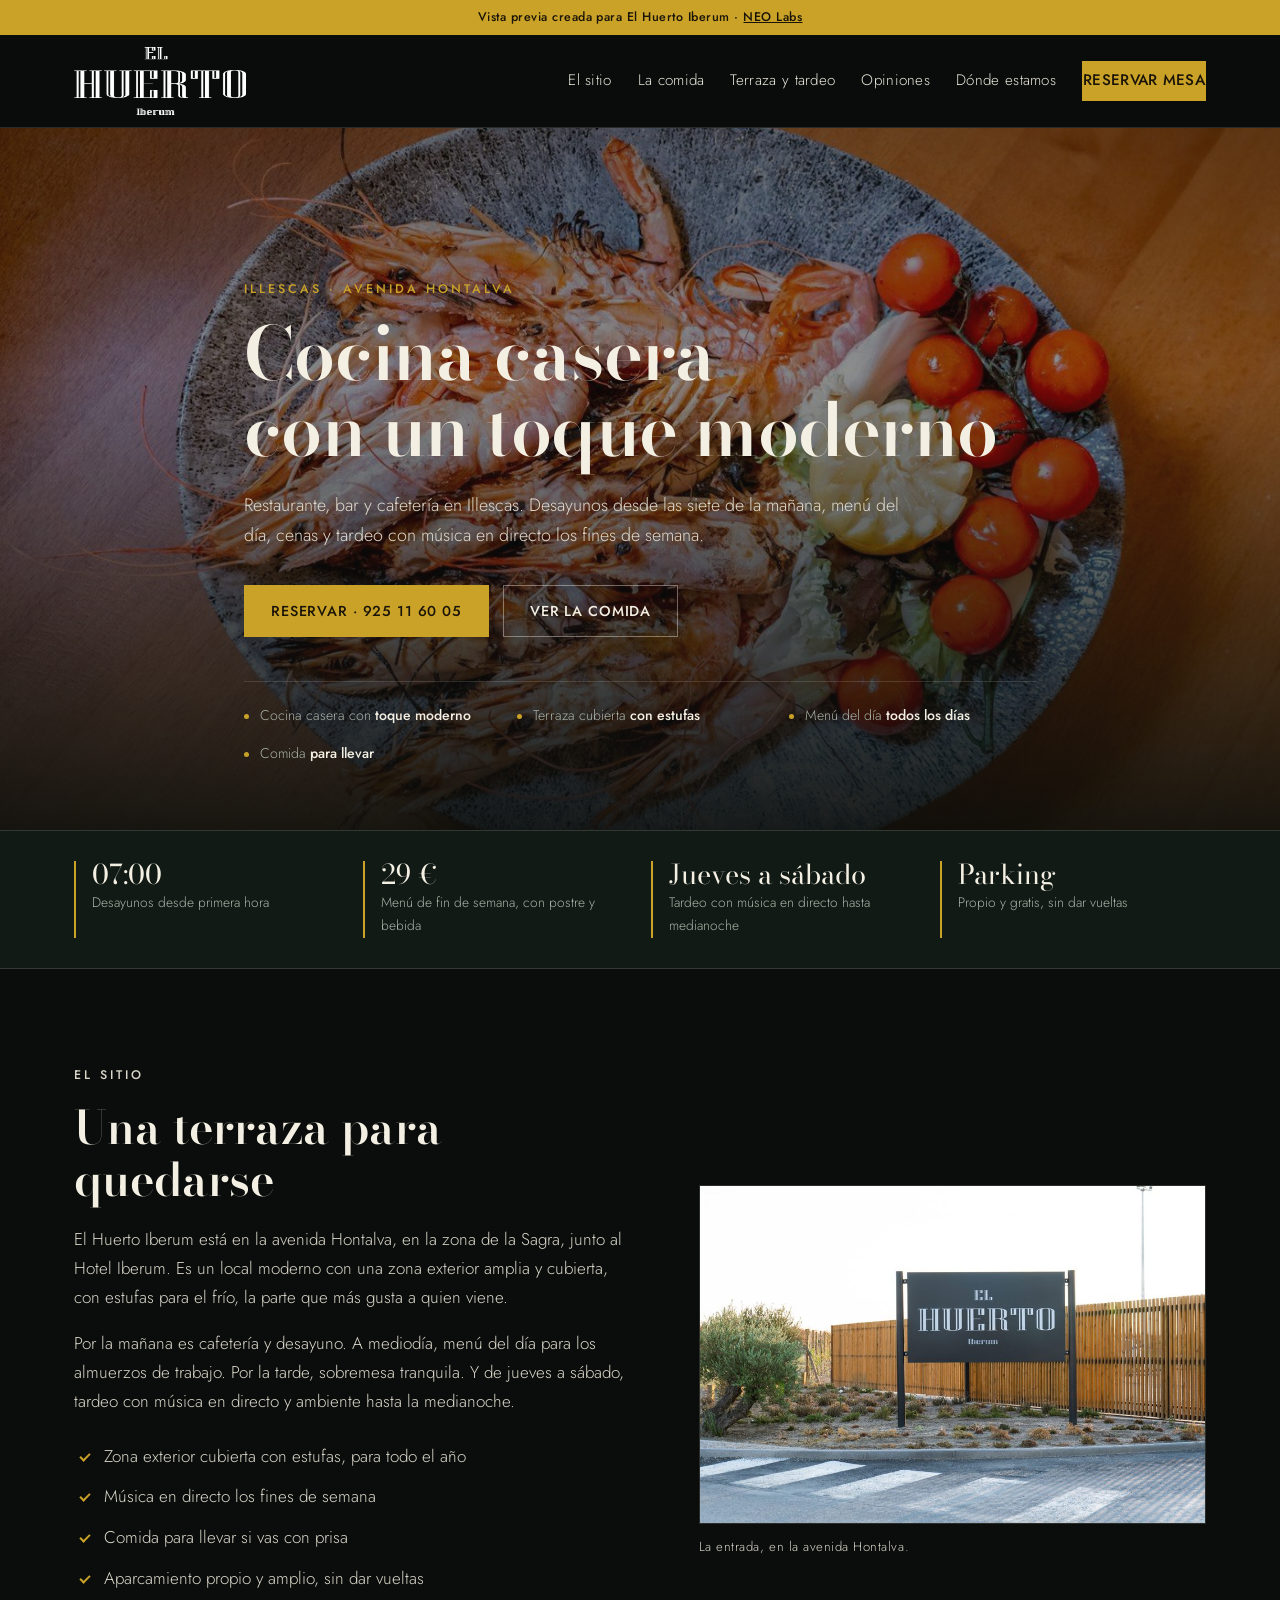
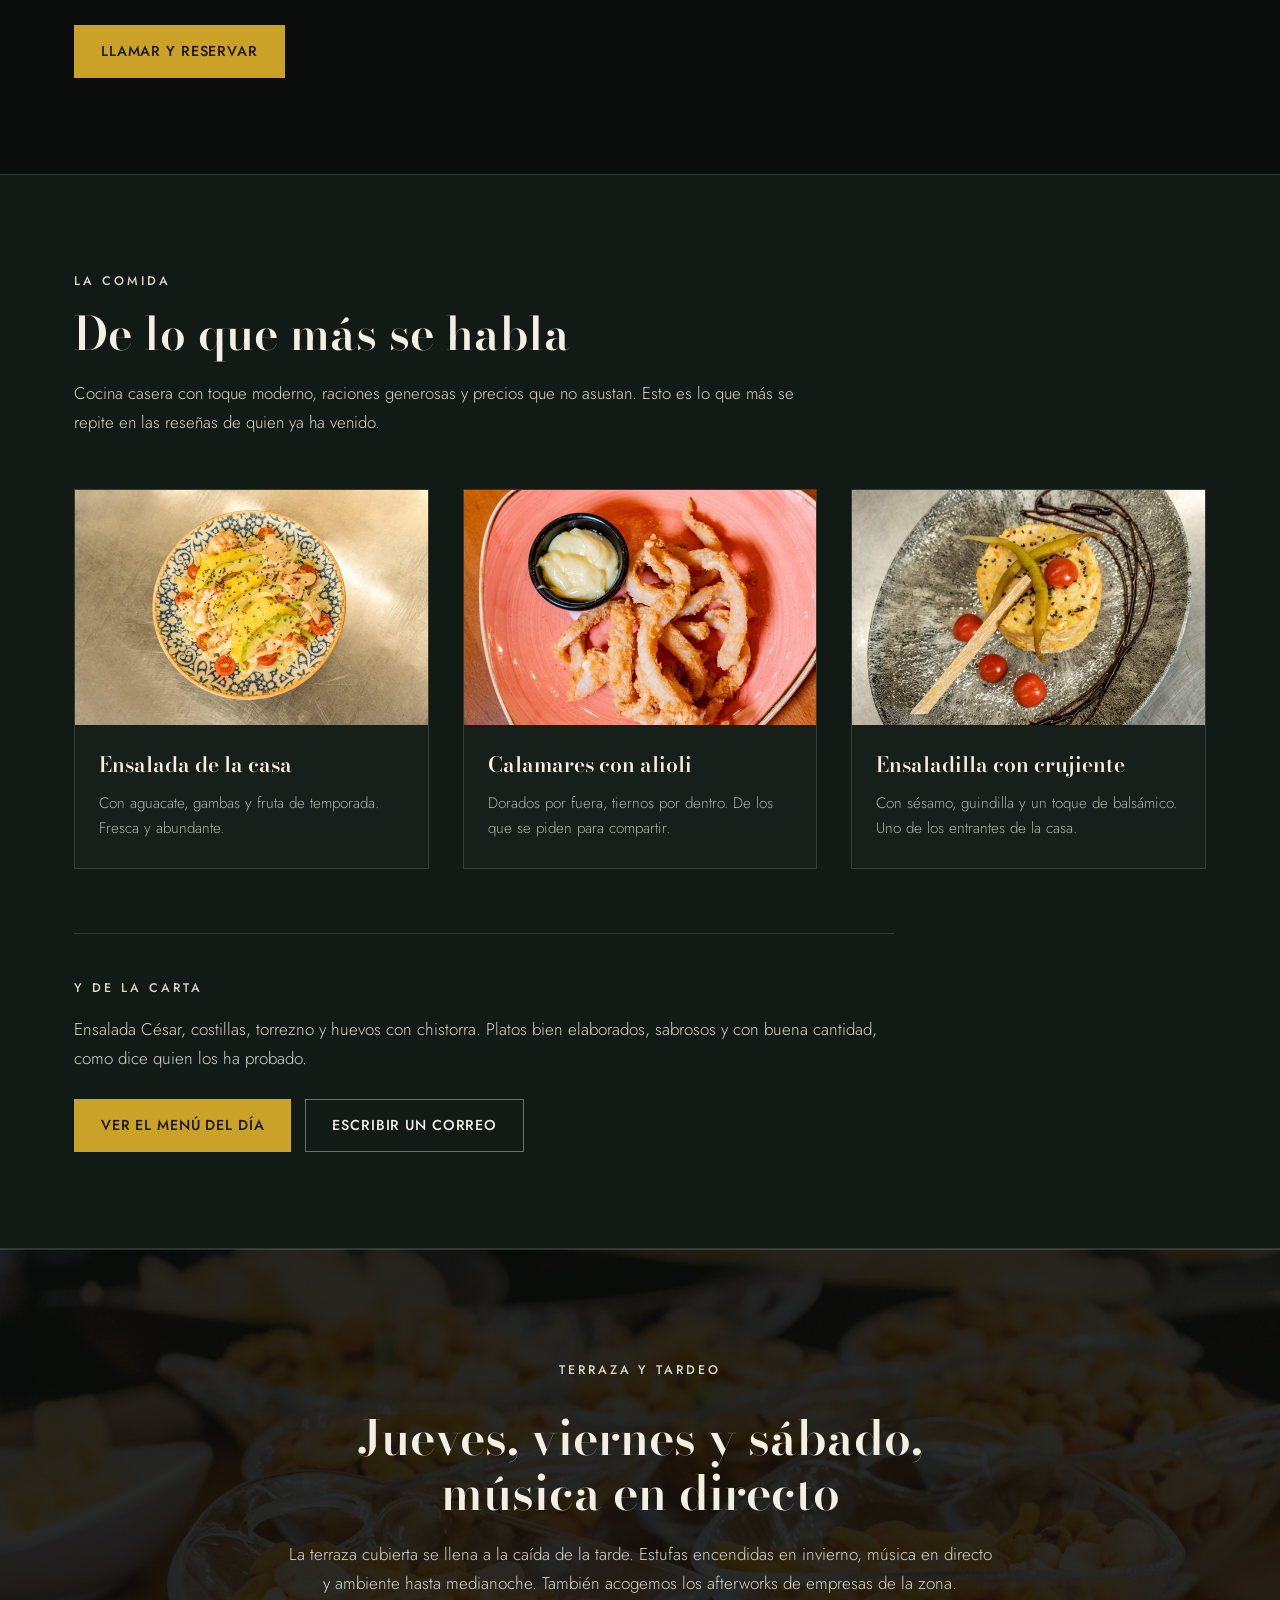
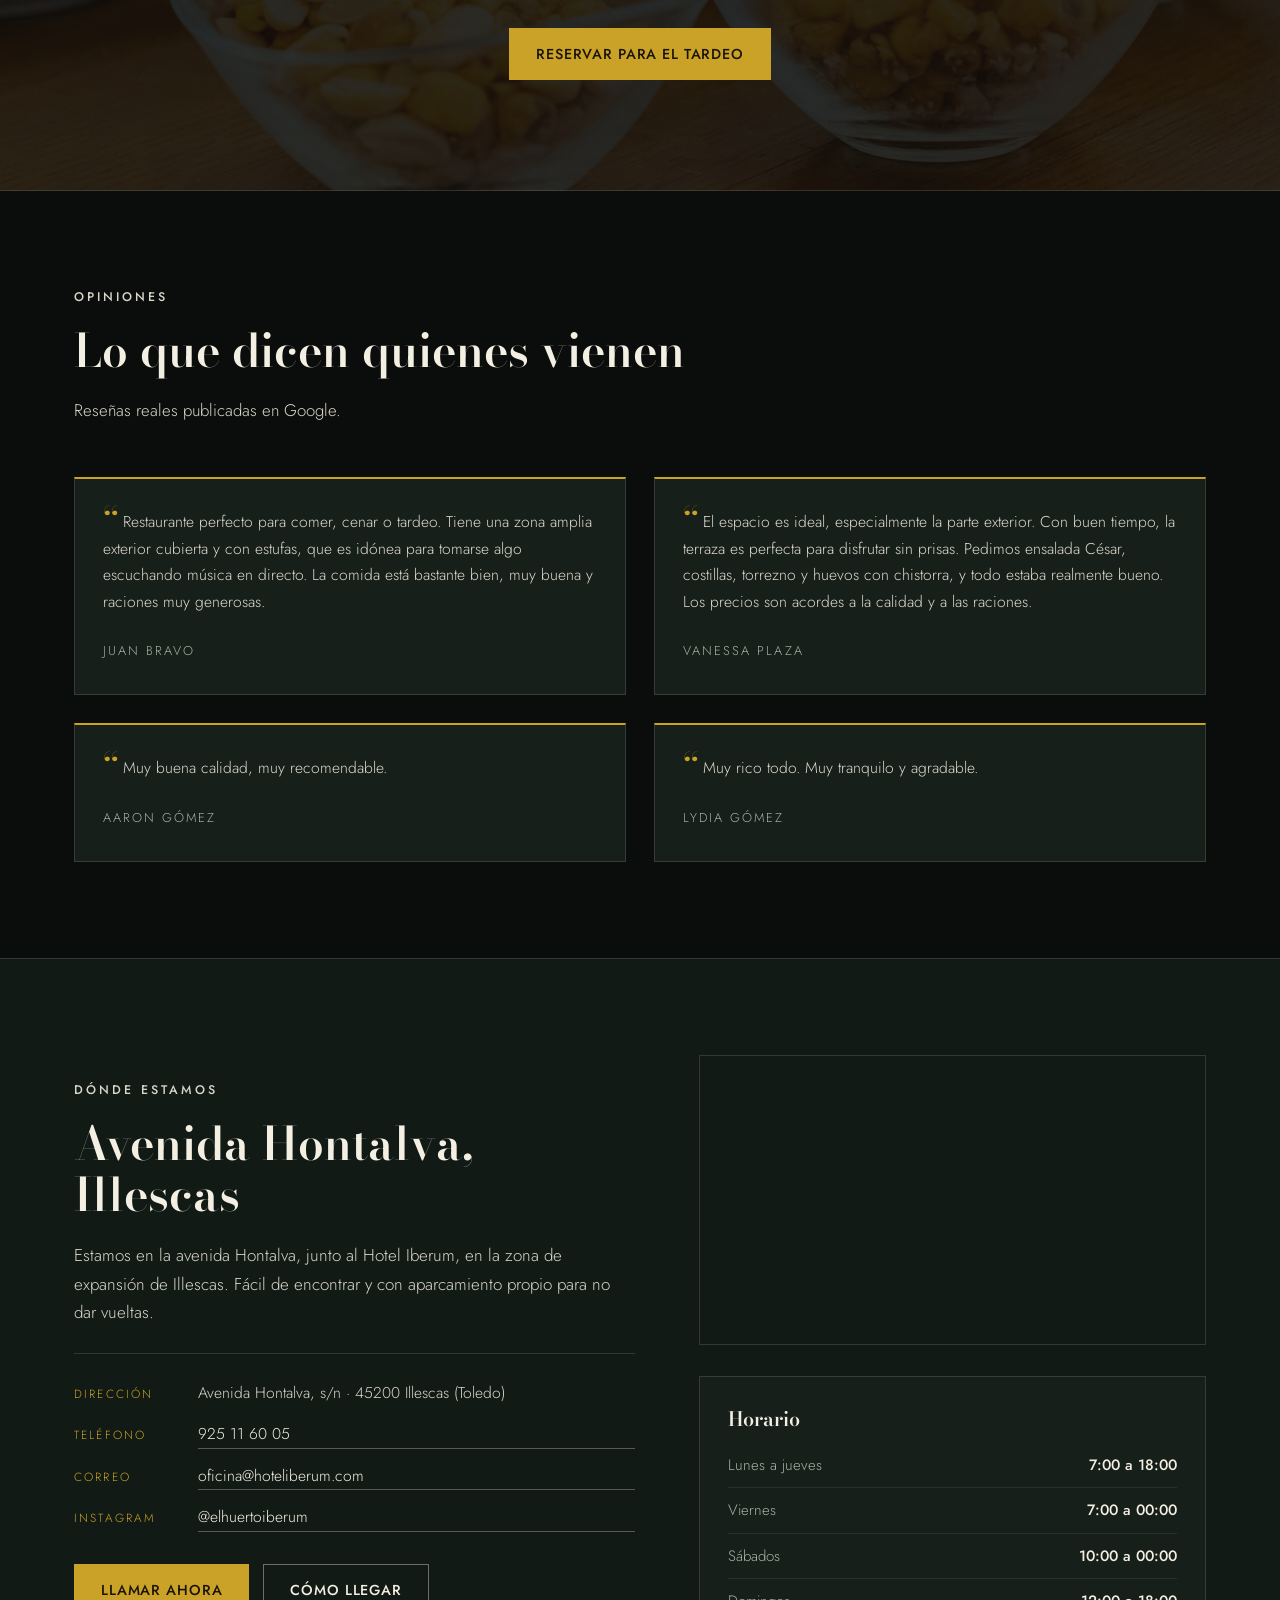
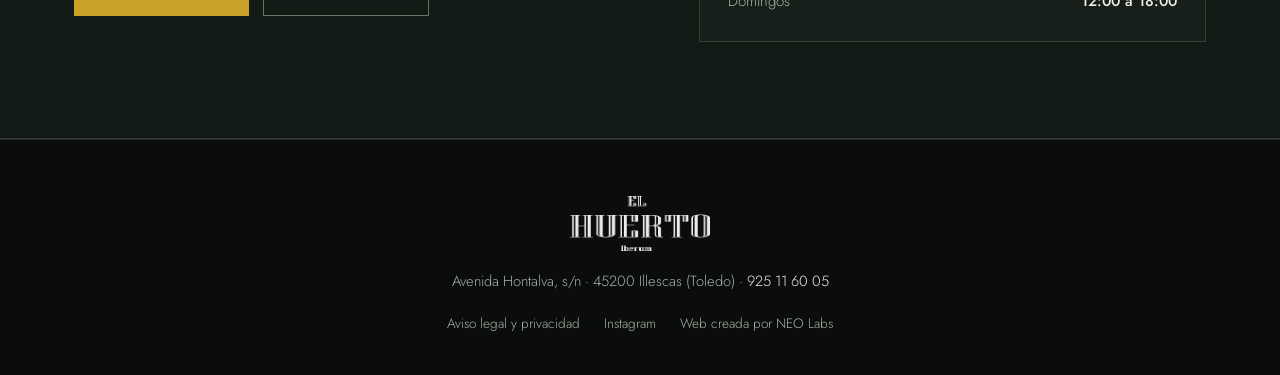
==== commit 3daf3aec: "Repositorio limpio: solo los ficheros de la web" ====
--- a/index.html
+++ b/index.html
@@ -119,7 +119,7 @@
       <a class="boton boton-oro" href="tel:+34925116005">Llamar y reservar</a>
     </div>
     <div class="col-foto">
-      <img src="assets/cartel-s.jpg" alt="Entrada de El Huerto Iberum en la avenida Hontalva" width="900" height="600" loading="lazy">
+      <img src="assets/cartel-s.jpg" alt="Entrada de El Huerto Iberum en la avenida Hontalva" width="900" height="600" decoding="async">
       <p class="pie-foto">La entrada, en la avenida Hontalva.</p>
     </div>
   </div>
@@ -134,17 +134,17 @@
     </div>
     <div class="rejilla-platos">
       <article class="plato">
-        <img src="assets/ensalada-s.jpg" alt="Ensalada de la casa con aguacate y gambas" width="600" height="400" loading="lazy">
+        <img src="assets/ensalada-s.jpg" alt="Ensalada de la casa con aguacate y gambas" width="600" height="400" decoding="async">
         <h3>Ensalada de la casa</h3>
         <p>Con aguacate, gambas y fruta de temporada. Fresca y abundante.</p>
       </article>
       <article class="plato">
-        <img src="assets/calamares-s.jpg" alt="Calamares fritos con alioli" width="600" height="400" loading="lazy">
+        <img src="assets/calamares-s.jpg" alt="Calamares fritos con alioli" width="600" height="400" decoding="async">
         <h3>Calamares con alioli</h3>
         <p>Dorados por fuera, tiernos por dentro. De los que se piden para compartir.</p>
       </article>
       <article class="plato">
-        <img src="assets/timbal-s.jpg" alt="Ensaladilla con crujiente y sésamo" width="600" height="400" loading="lazy">
+        <img src="assets/timbal-s.jpg" alt="Ensaladilla con crujiente y sésamo" width="600" height="400" decoding="async">
         <h3>Ensaladilla con crujiente</h3>
         <p>Con sésamo, guindilla y un toque de balsámico. Uno de los entrantes de la casa.</p>
       </article>
@@ -215,7 +215,7 @@
       </div>
     </div>
     <div class="col-mapa">
-      <iframe title="Mapa de El Huerto Iberum" src="https://www.google.com/maps?q=40.1002415,-3.834988&amp;z=16&amp;output=embed" loading="lazy" referrerpolicy="no-referrer-when-downgrade"></iframe>
+      <iframe title="Mapa de El Huerto Iberum" src="https://www.google.com/maps?q=40.1002415,-3.834988&amp;z=16&amp;output=embed" decoding="async" referrerpolicy="no-referrer-when-downgrade"></iframe>
       <div class="horario">
         <h3>Horario</h3>
         <ul>
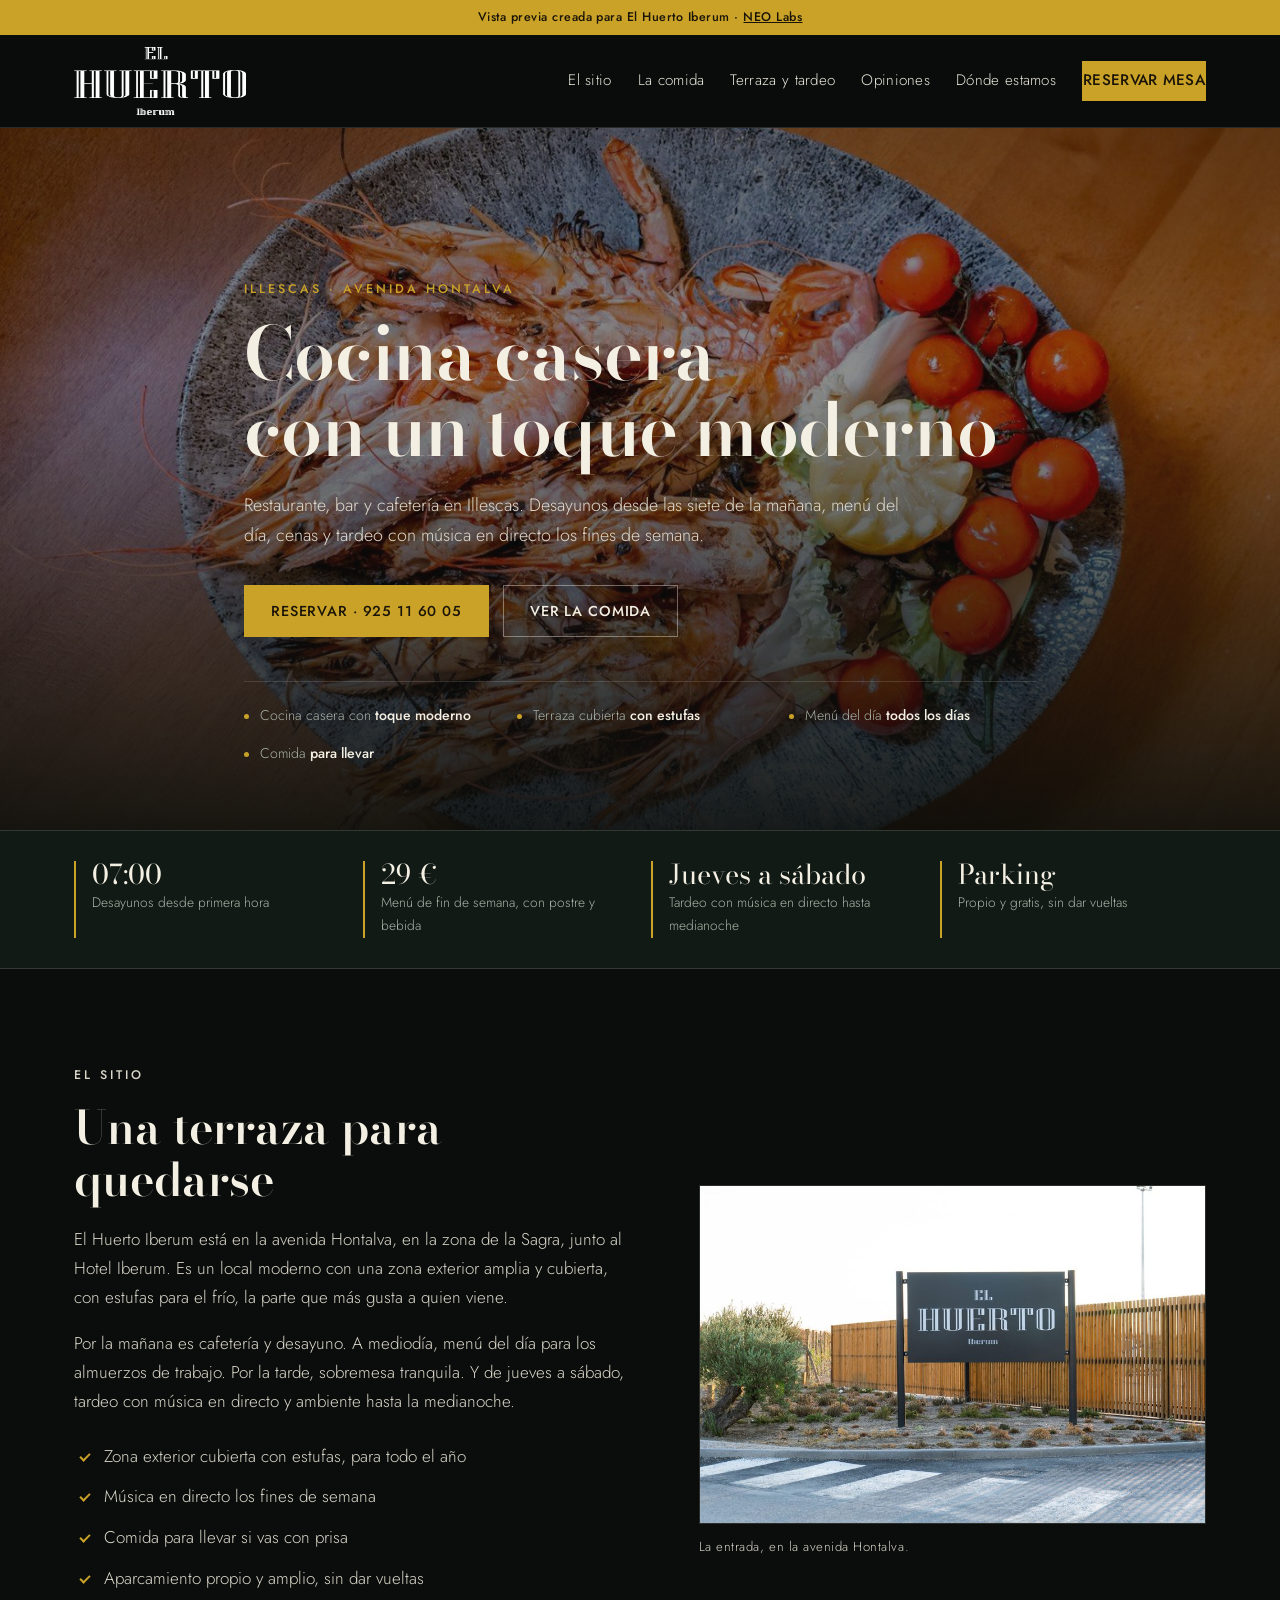
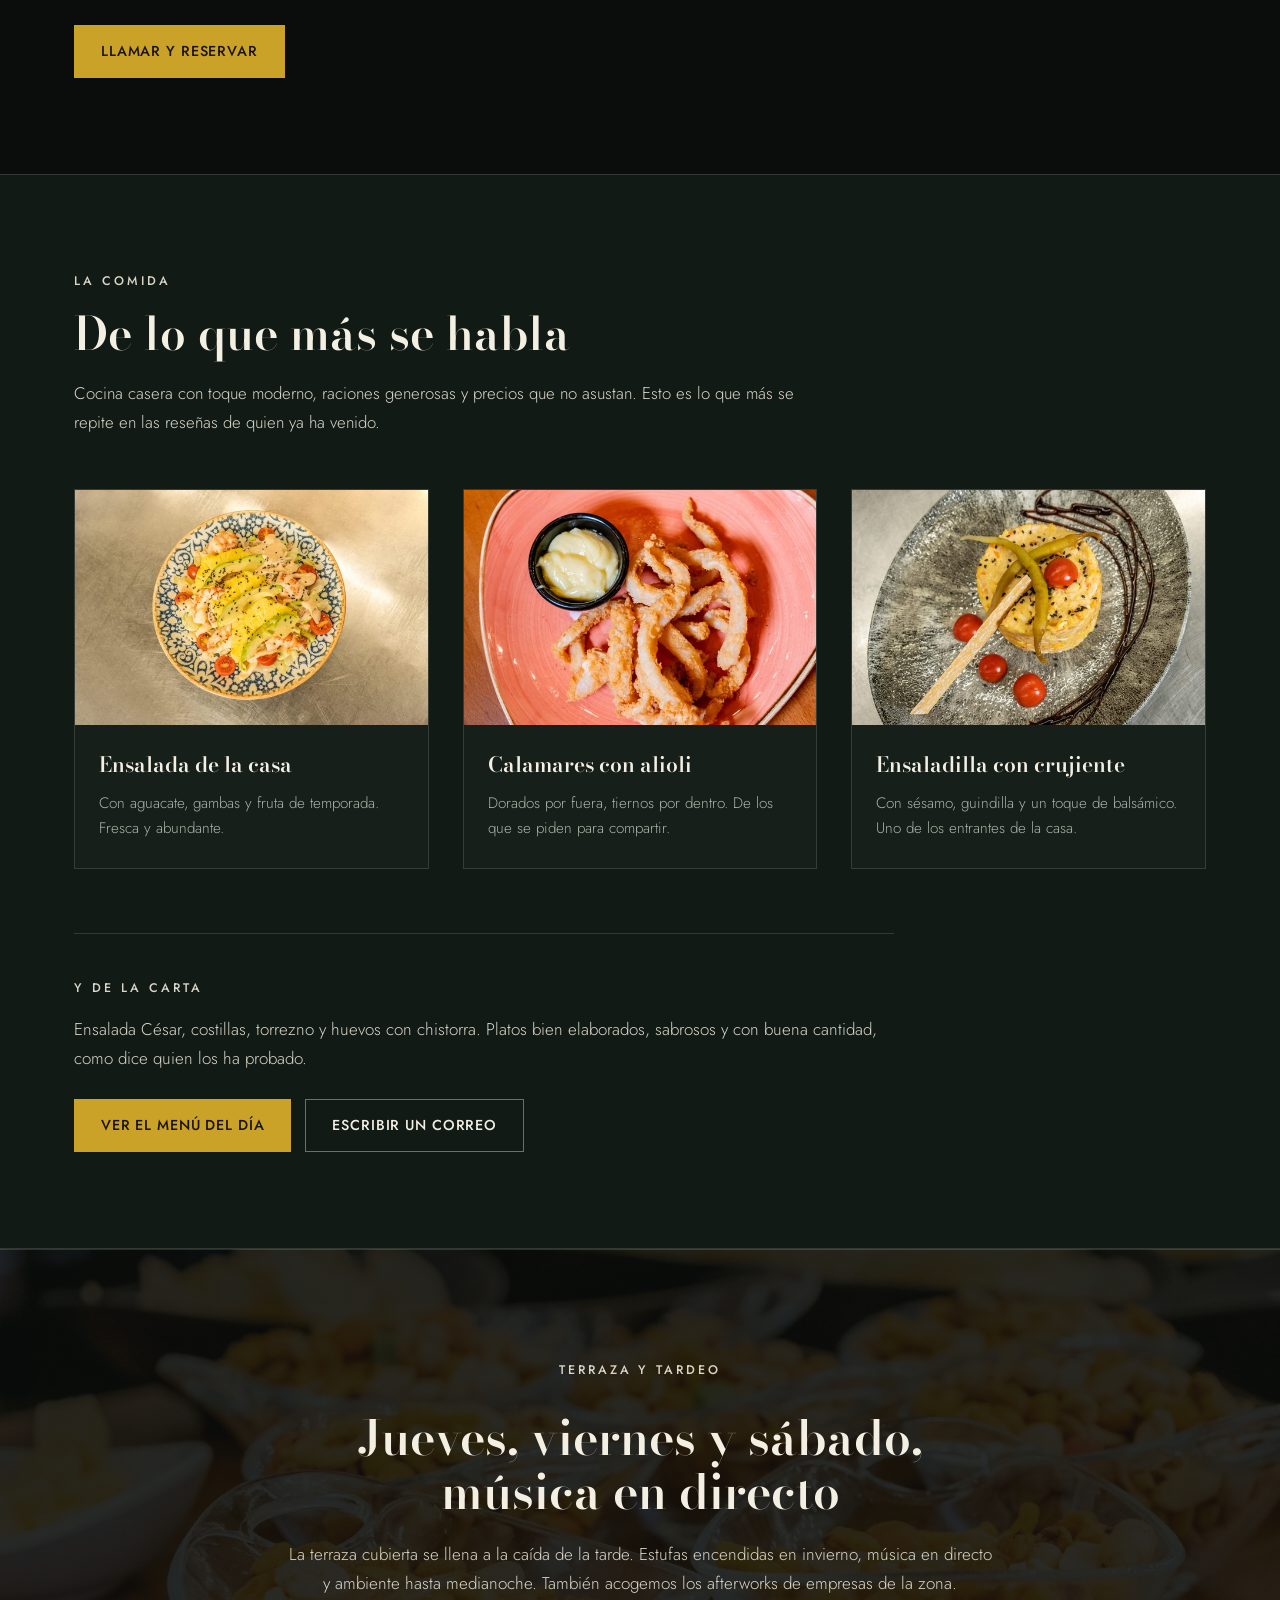
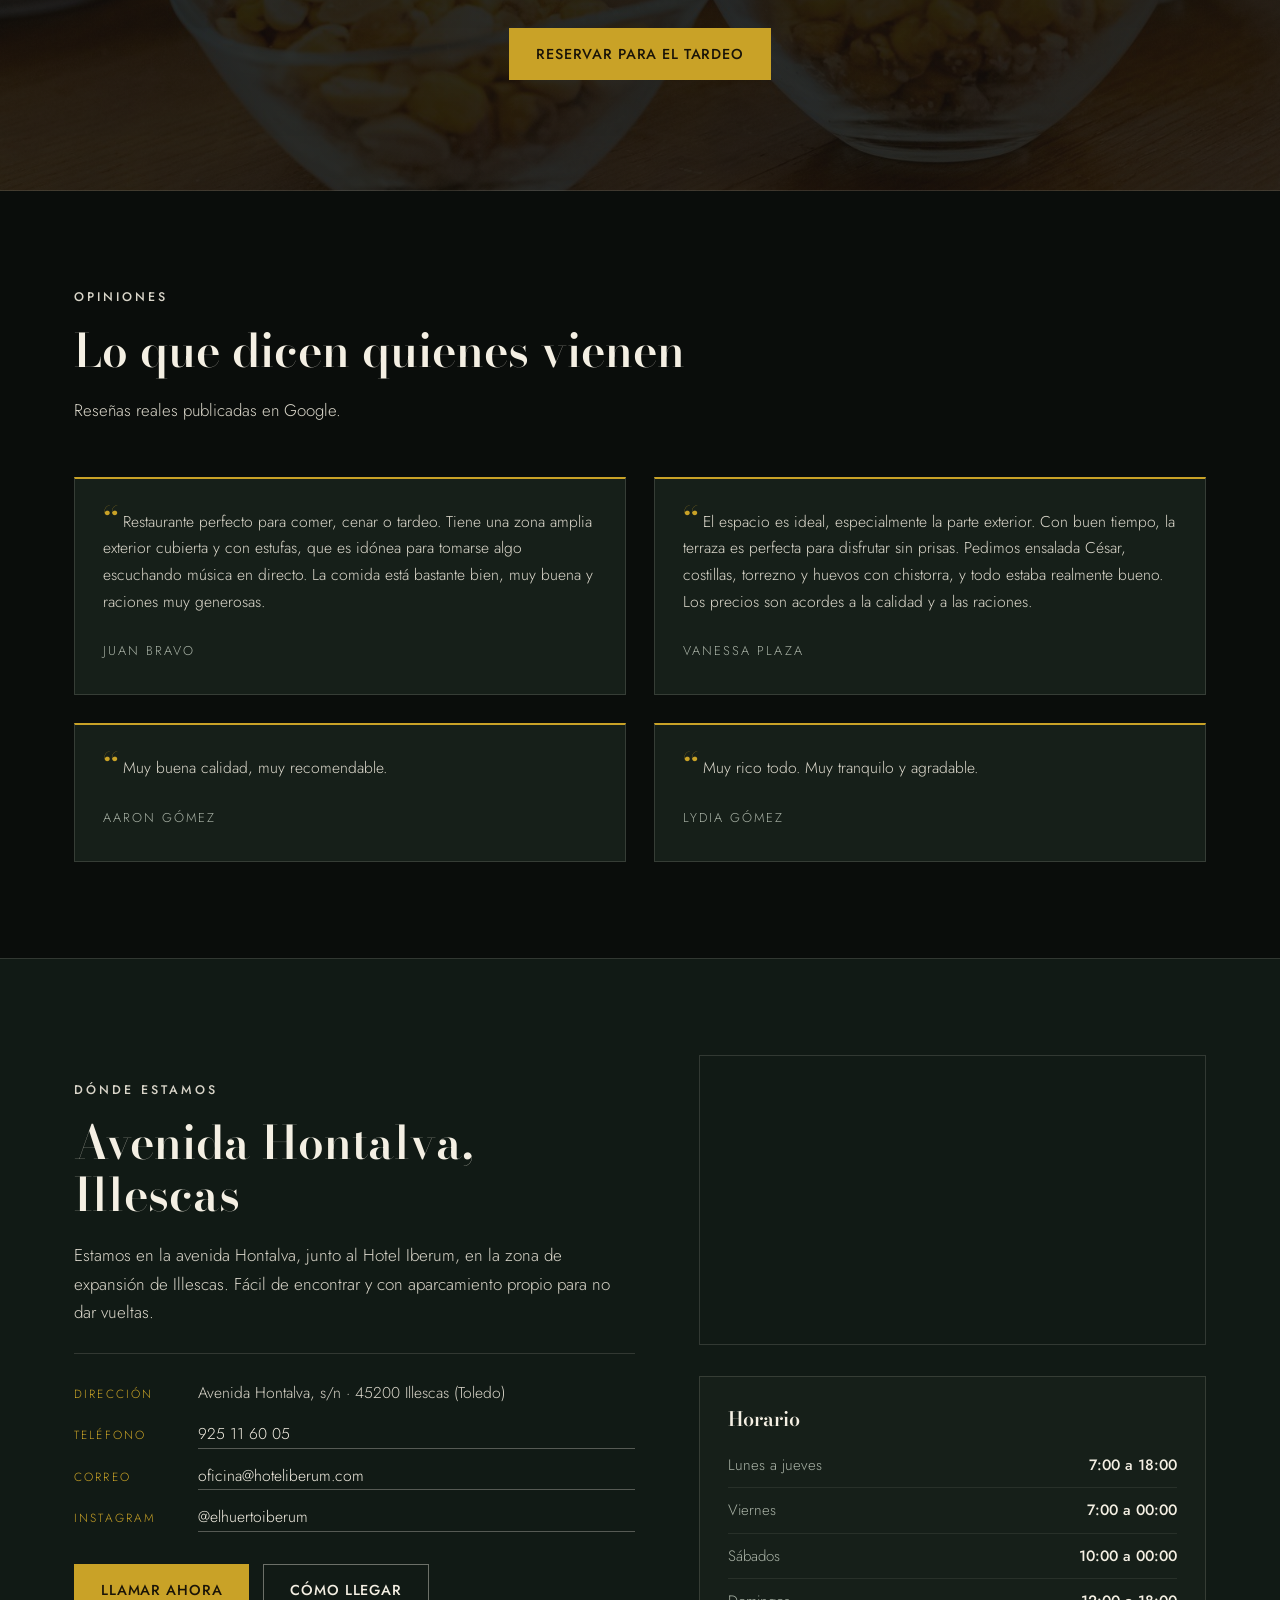
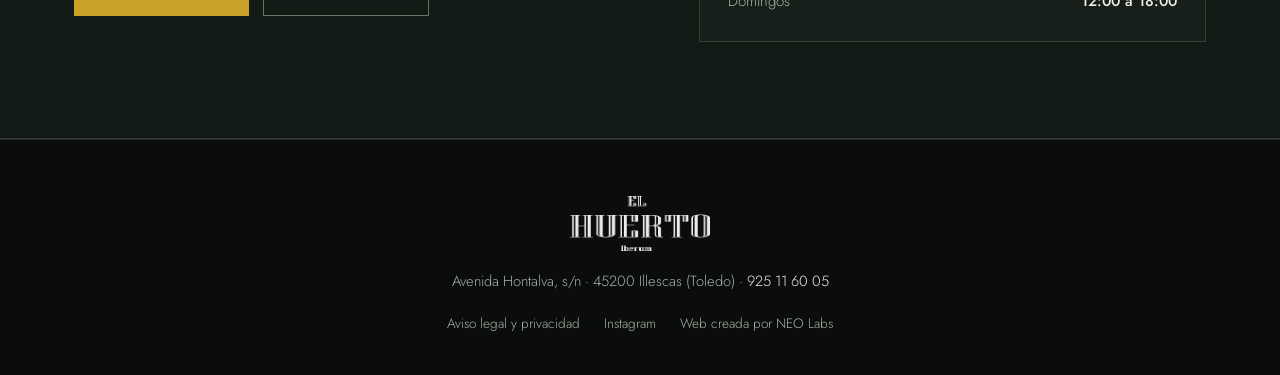
==== commit 57ba67f9: "Fotos en dos tamanos para pantallas de alta resolucion" ====
--- a/index.html
+++ b/index.html
@@ -119,7 +119,7 @@
       <a class="boton boton-oro" href="tel:+34925116005">Llamar y reservar</a>
     </div>
     <div class="col-foto">
-      <img src="assets/cartel-s.jpg" alt="Entrada de El Huerto Iberum en la avenida Hontalva" width="900" height="600" decoding="async">
+      <img src="assets/cartel-s.jpg" srcset="assets/cartel-s.jpg 900w, assets/cartel.jpg 2000w" sizes="(max-width:900px) 100vw, 45vw" alt="Entrada de El Huerto Iberum en la avenida Hontalva" width="900" height="600" decoding="async">
       <p class="pie-foto">La entrada, en la avenida Hontalva.</p>
     </div>
   </div>
@@ -134,17 +134,17 @@
     </div>
     <div class="rejilla-platos">
       <article class="plato">
-        <img src="assets/ensalada-s.jpg" alt="Ensalada de la casa con aguacate y gambas" width="600" height="400" decoding="async">
+        <img src="assets/ensalada-s.jpg" srcset="assets/ensalada-s.jpg 600w, assets/ensalada.jpg 1200w" sizes="(max-width:900px) 100vw, 33vw" alt="Ensalada de la casa con aguacate y gambas" width="600" height="400" decoding="async">
         <h3>Ensalada de la casa</h3>
         <p>Con aguacate, gambas y fruta de temporada. Fresca y abundante.</p>
       </article>
       <article class="plato">
-        <img src="assets/calamares-s.jpg" alt="Calamares fritos con alioli" width="600" height="400" decoding="async">
+        <img src="assets/calamares-s.jpg" srcset="assets/calamares-s.jpg 600w, assets/calamares.jpg 1200w" sizes="(max-width:900px) 100vw, 33vw" alt="Calamares fritos con alioli" width="600" height="400" decoding="async">
         <h3>Calamares con alioli</h3>
         <p>Dorados por fuera, tiernos por dentro. De los que se piden para compartir.</p>
       </article>
       <article class="plato">
-        <img src="assets/timbal-s.jpg" alt="Ensaladilla con crujiente y sésamo" width="600" height="400" decoding="async">
+        <img src="assets/timbal-s.jpg" srcset="assets/timbal-s.jpg 600w, assets/timbal.jpg 1200w" sizes="(max-width:900px) 100vw, 33vw" alt="Ensaladilla con crujiente y sésamo" width="600" height="400" decoding="async">
         <h3>Ensaladilla con crujiente</h3>
         <p>Con sésamo, guindilla y un toque de balsámico. Uno de los entrantes de la casa.</p>
       </article>
